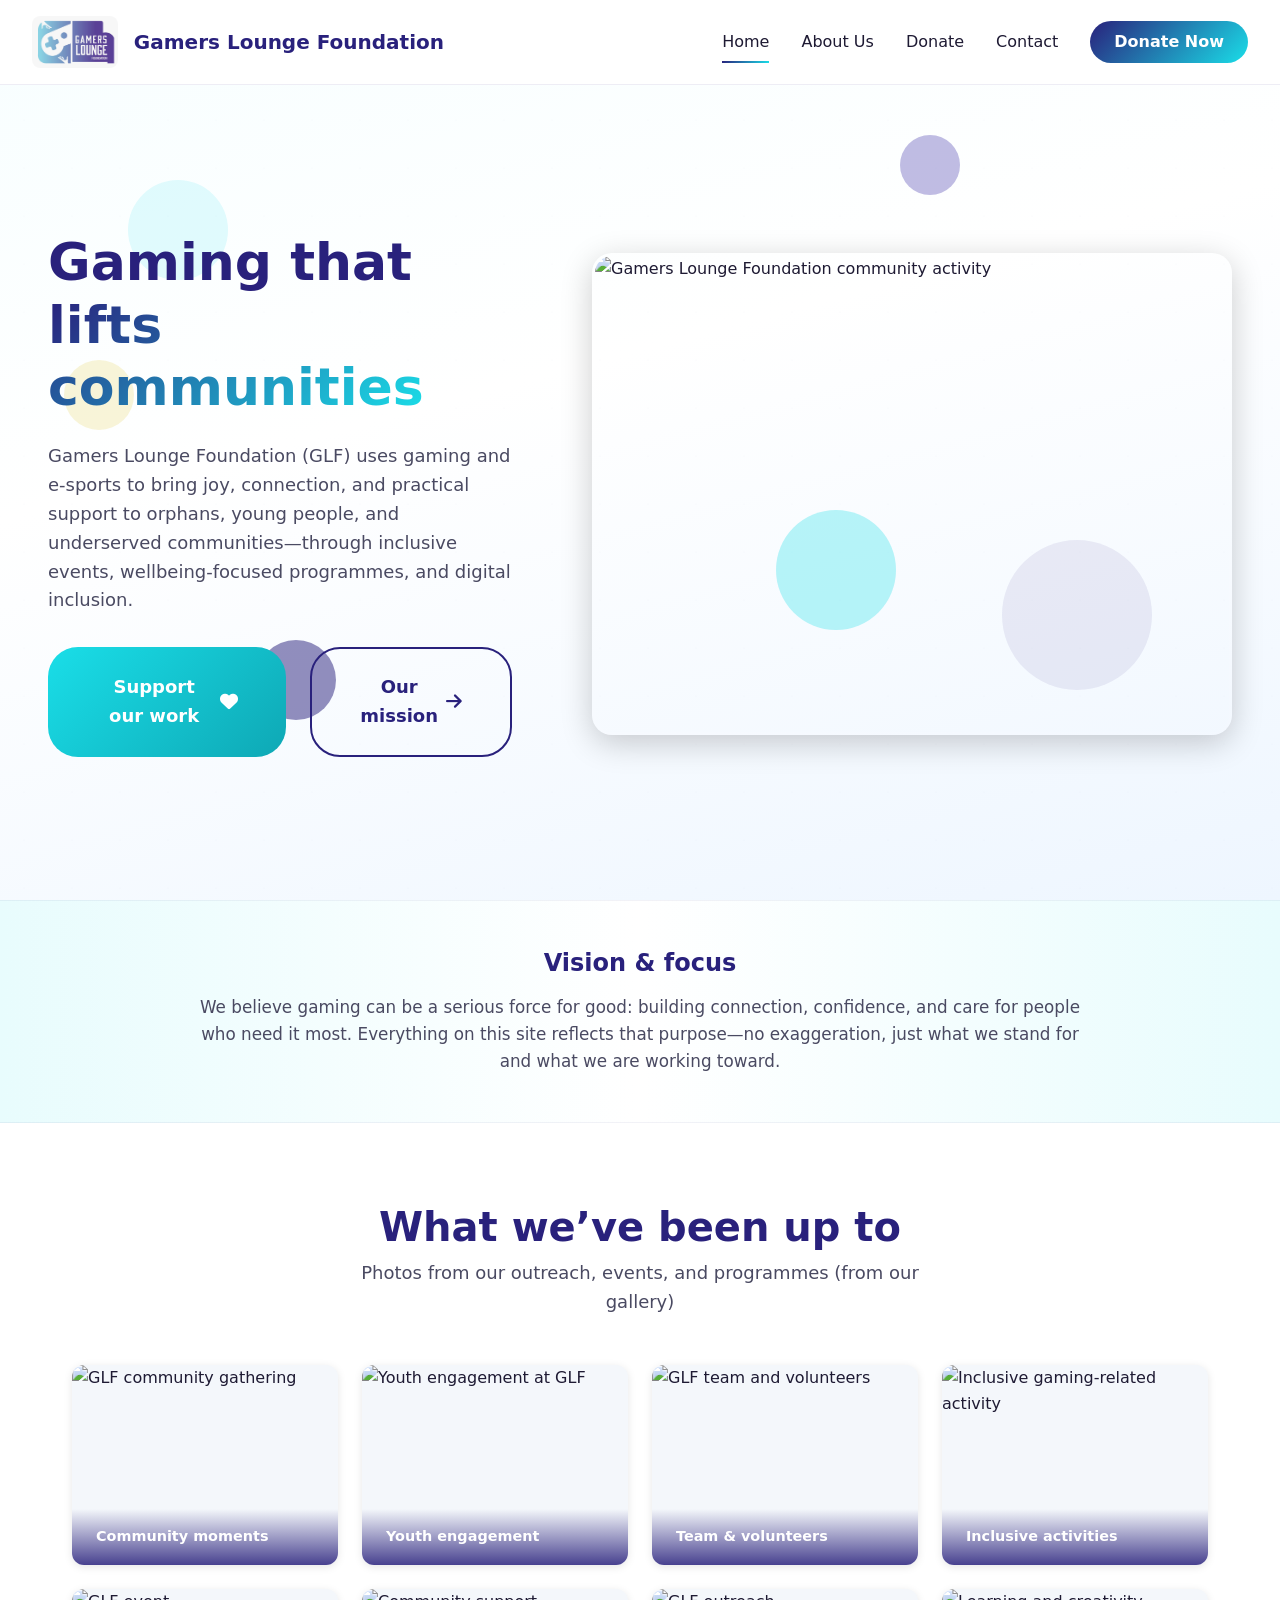
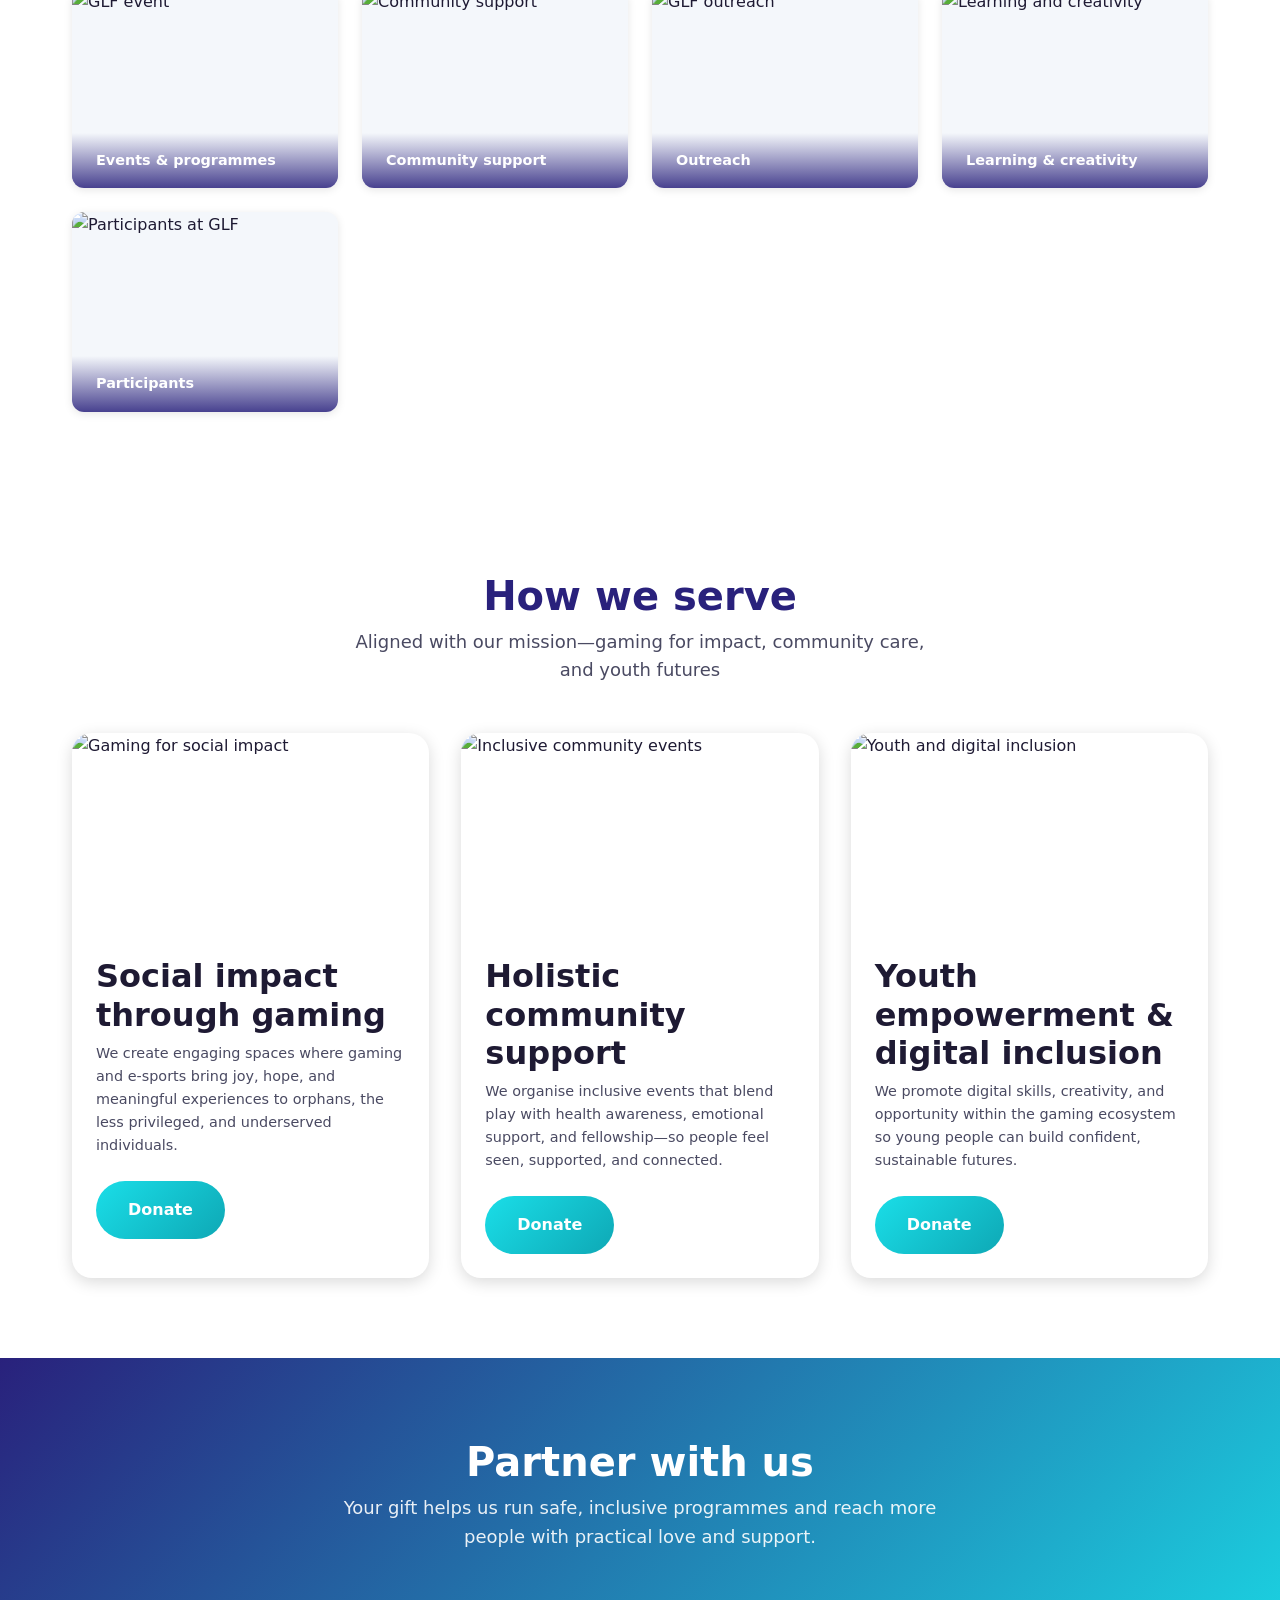
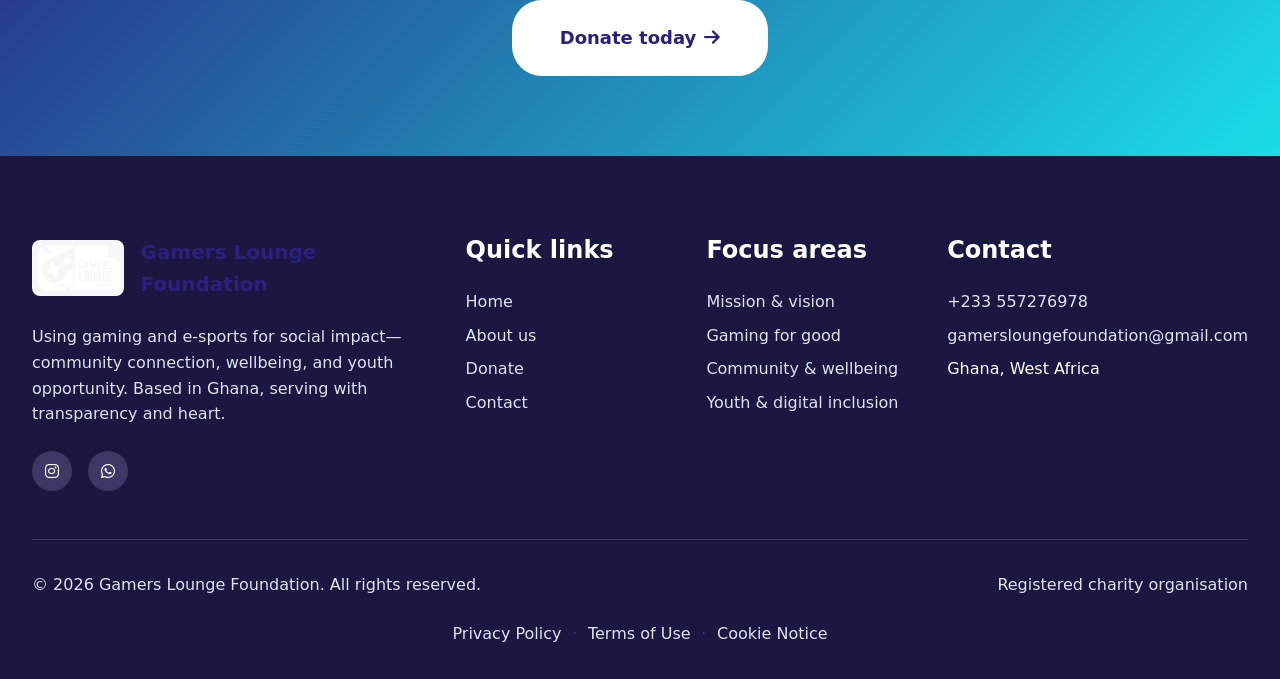
==== index.html @ bb37d709 "new concept" ====
<!DOCTYPE html>
<html lang="en">
<head>
    <meta charset="UTF-8">
    <meta name="viewport" content="width=device-width, initial-scale=1.0">
    <meta name="description" content="Gamers Lounge Foundation (GLF) is a charity that uses gaming and e-sports for social impact—community events, wellbeing support, and youth empowerment in Ghana and beyond.">
    <meta name="keywords" content="Gamers Lounge Foundation, GLF, gaming charity, e-sports, Ghana charity, youth empowerment, community gaming">
    <meta name="author" content="Gamers Lounge Foundation">
    <meta name="robots" content="index, follow">

    <meta property="og:title" content="Gamers Lounge Foundation | Gaming for Good">
    <meta property="og:description" content="We use gaming and e-sports to support underserved communities through inclusive events, wellbeing, and youth opportunity.">
    <meta property="og:type" content="website">
    <meta property="og:url" content="https://gamersloungefoundation.org">

    <title>Gamers Lounge Foundation | Gaming for Social Impact</title>

    <link rel="icon" type="image/jpeg" href="logo/main_logo.jpeg">

    <link rel="stylesheet" href="https://cdnjs.cloudflare.com/ajax/libs/font-awesome/6.4.0/css/all.min.css">
    <link rel="stylesheet" href="css/styles.css">

    <script type="application/ld+json">
    {
        "@context": "https://schema.org",
        "@type": "NGO",
        "name": "Gamers Lounge Foundation",
        "alternateName": "GLF",
        "url": "https://gamersloungefoundation.org",
        "logo": "https://gamersloungefoundation.org/logo/main_logo.jpeg",
        "description": "Charitable organization using gaming and e-sports for social impact, inclusive community events, and youth empowerment.",
        "areaServed": "Ghana",
        "sameAs": [
            "https://www.instagram.com/gamersloungefoundation/"
        ]
    }
    </script>
</head>
<body>
    <nav class="navbar" id="navbar">
        <div class="navbar-container">
            <a href="index.html" class="navbar-logo">
                <img src="logo/main_logo.jpeg" alt="Gamers Lounge Foundation logo" width="160" height="52">
                <span>Gamers Lounge Foundation</span>
            </a>

            <div class="navbar-menu" id="navbarMenu">
                <a href="index.html" class="active">Home</a>
                <a href="about.html">About Us</a>
                <a href="donate.html">Donate</a>
                <a href="contact.html">Contact</a>
                <a href="donate.html" class="navbar-cta">Donate Now</a>
            </div>

            <div class="navbar-toggle" id="navbarToggle" aria-label="Open menu">
                <span></span>
                <span></span>
                <span></span>
            </div>
        </div>
    </nav>

    <section class="hero">
        <div class="hero-shapes" aria-hidden="true">
            <div class="shape shape-1"></div>
            <div class="shape shape-2"></div>
            <div class="shape shape-3"></div>
            <div class="shape shape-4"></div>
            <div class="shape shape-5"></div>
            <div class="shape shape-6"></div>
        </div>

        <div class="hero-content">
            <div class="hero-text">
                <h1>Gaming that <span>lifts communities</span></h1>
                <p>Gamers Lounge Foundation (GLF) uses gaming and e-sports to bring joy, connection, and practical support to orphans, young people, and underserved communities—through inclusive events, wellbeing-focused programmes, and digital inclusion.</p>
                <div class="hero-buttons">
                    <a href="donate.html" class="btn btn-primary btn-lg">Support our work <i class="fas fa-heart" aria-hidden="true"></i></a>
                    <a href="about.html" class="btn btn-secondary btn-lg">Our mission <i class="fas fa-arrow-right" aria-hidden="true"></i></a>
                </div>
            </div>

            <div class="hero-image">
                <img id="heroImage" src="Asset/IMG_7116.jpg" alt="Gamers Lounge Foundation community activity" loading="eager" width="640" height="480">
            </div>
        </div>
    </section>

    <section class="mission-snapshot" aria-labelledby="mission-snapshot-title">
        <div class="mission-snapshot-inner">
            <h2 id="mission-snapshot-title">Vision &amp; focus</h2>
            <p>We believe gaming can be a serious force for good: building connection, confidence, and care for people who need it most. Everything on this site reflects that purpose—no exaggeration, just what we stand for and what we are working toward.</p>
        </div>
    </section>

    <section class="work-showcase" aria-labelledby="work-showcase-heading">
        <div class="section-header">
            <h2 id="work-showcase-heading">What we’ve been up to</h2>
            <p>Photos from our outreach, events, and programmes (from our gallery)</p>
        </div>

        <div class="work-showcase-grid">
            <div class="work-showcase-item">
                <img src="Asset/IMG_7136.jpg" alt="GLF community gathering" loading="lazy" width="400" height="300">
                <span class="work-showcase-caption">Community moments</span>
            </div>
            <div class="work-showcase-item">
                <img src="Asset/IMG_7145.jpg" alt="Youth engagement at GLF" loading="lazy" width="400" height="300">
                <span class="work-showcase-caption">Youth engagement</span>
            </div>
            <div class="work-showcase-item">
                <img src="Asset/IMG_7162.jpg" alt="GLF team and volunteers" loading="lazy" width="400" height="300">
                <span class="work-showcase-caption">Team &amp; volunteers</span>
            </div>
            <div class="work-showcase-item">
                <img src="Asset/IMG_7176.jpg" alt="Inclusive gaming-related activity" loading="lazy" width="400" height="300">
                <span class="work-showcase-caption">Inclusive activities</span>
            </div>
            <div class="work-showcase-item">
                <img src="Asset/IMG_7186.jpg" alt="GLF event" loading="lazy" width="400" height="300">
                <span class="work-showcase-caption">Events &amp; programmes</span>
            </div>
            <div class="work-showcase-item">
                <img src="Asset/IMG_7195.jpg" alt="Community support" loading="lazy" width="400" height="300">
                <span class="work-showcase-caption">Community support</span>
            </div>
            <div class="work-showcase-item">
                <img src="Asset/IMG_7204.jpg" alt="GLF outreach" loading="lazy" width="400" height="300">
                <span class="work-showcase-caption">Outreach</span>
            </div>
            <div class="work-showcase-item">
                <img src="Asset/IMG_7214.jpg" alt="Learning and creativity" loading="lazy" width="400" height="300">
                <span class="work-showcase-caption">Learning &amp; creativity</span>
            </div>
            <div class="work-showcase-item">
                <img src="Asset/IMG_7222.jpg" alt="Participants at GLF" loading="lazy" width="400" height="300">
                <span class="work-showcase-caption">Participants</span>
            </div>
        </div>
    </section>

    <section class="campaigns-section">
        <div class="section-header">
            <h2>How we serve</h2>
            <p>Aligned with our mission—gaming for impact, community care, and youth futures</p>
        </div>

        <div class="campaigns-grid">
            <div class="campaign-card">
                <div class="campaign-image">
                    <img src="Asset/IMG_7232.jpg" alt="Gaming for social impact" loading="lazy" width="400" height="200">
                </div>
                <div class="campaign-content">
                    <h3>Social impact through gaming</h3>
                    <p>We create engaging spaces where gaming and e-sports bring joy, hope, and meaningful experiences to orphans, the less privileged, and underserved individuals.</p>
                    <a href="donate.html" class="btn btn-primary">Donate</a>
                </div>
            </div>

            <div class="campaign-card">
                <div class="campaign-image">
                    <img src="Asset/IMG_7247.jpg" alt="Inclusive community events" loading="lazy" width="400" height="200">
                </div>
                <div class="campaign-content">
                    <h3>Holistic community support</h3>
                    <p>We organise inclusive events that blend play with health awareness, emotional support, and fellowship—so people feel seen, supported, and connected.</p>
                    <a href="donate.html" class="btn btn-primary">Donate</a>
                </div>
            </div>

            <div class="campaign-card">
                <div class="campaign-image">
                    <img src="Asset/IMG_7260.jpg" alt="Youth and digital inclusion" loading="lazy" width="400" height="200">
                </div>
                <div class="campaign-content">
                    <h3>Youth empowerment &amp; digital inclusion</h3>
                    <p>We promote digital skills, creativity, and opportunity within the gaming ecosystem so young people can build confident, sustainable futures.</p>
                    <a href="donate.html" class="btn btn-primary">Donate</a>
                </div>
            </div>
        </div>
    </section>

    <section class="campaigns-section" style="background: var(--gradient-primary);">
        <div class="section-header" style="color: var(--white);">
            <h2 style="color: var(--white);">Partner with us</h2>
            <p style="color: rgba(255,255,255,0.9);">Your gift helps us run safe, inclusive programmes and reach more people with practical love and support.</p>
        </div>
        <div style="text-align: center;">
            <a href="donate.html" class="btn btn-lg" style="background: var(--white); color: var(--brand-deep);">Donate today <i class="fas fa-arrow-right" aria-hidden="true"></i></a>
        </div>
    </section>

    <footer class="footer">
        <div class="footer-container">
            <div class="footer-grid">
                <div class="footer-about">
                    <div class="navbar-logo">
                        <img src="logo/mainlogo_trans.jpeg" alt="Gamers Lounge Foundation logo" width="200" height="56">
                        <span>Gamers Lounge Foundation</span>
                    </div>
                    <p>Using gaming and e-sports for social impact—community connection, wellbeing, and youth opportunity. Based in Ghana, serving with transparency and heart.</p>
                    <div class="footer-social">
                        <a href="https://www.instagram.com/gamersloungefoundation/" target="_blank" rel="noopener noreferrer" aria-label="Instagram"><i class="fab fa-instagram"></i></a>
                        <a href="https://wa.me/447868157126" target="_blank" rel="noopener noreferrer" aria-label="WhatsApp"><i class="fab fa-whatsapp"></i></a>
                    </div>
                </div>

                <div class="footer-links">
                    <h4>Quick links</h4>
                    <ul>
                        <li><a href="index.html">Home</a></li>
                        <li><a href="about.html">About us</a></li>
                        <li><a href="donate.html">Donate</a></li>
                        <li><a href="contact.html">Contact</a></li>
                    </ul>
                </div>

                <div class="footer-links">
                    <h4>Focus areas</h4>
                    <ul>
                        <li><a href="about.html">Mission &amp; vision</a></li>
                        <li><a href="about.html">Gaming for good</a></li>
                        <li><a href="about.html">Community &amp; wellbeing</a></li>
                        <li><a href="about.html">Youth &amp; digital inclusion</a></li>
                    </ul>
                </div>

                <div class="footer-links">
                    <h4>Contact</h4>
                    <ul>
                        <li><a href="tel:+233557276978">+233 557276978</a></li>
                        <li><a href="mailto:gamersloungefoundation@gmail.com">gamersloungefoundation@gmail.com</a></li>
                        <li>Ghana, West Africa</li>
                    </ul>
                </div>
            </div>

            <div class="footer-bottom">
                <p>&copy; 2026 Gamers Lounge Foundation. All rights reserved.</p>
                <p>Registered charity organisation</p>
                <p class="footer-legal">
                    <a href="privacy.html">Privacy Policy</a>
                    <span class="footer-legal-sep" aria-hidden="true">·</span>
                    <a href="terms.html">Terms of Use</a>
                    <span class="footer-legal-sep" aria-hidden="true">·</span>
                    <a href="cookies.html">Cookie Notice</a>
                </p>
            </div>
        </div>
    </footer>

    <script src="js/script.js"></script>
</body>
</html>
---- css/styles.css ----
/* =============================================
   GAMERS LOUNGE FOUNDATION (GLF) - Global Styles
   Brand theme: deep indigo + cyan (New Concept)
   ============================================= */

/* CSS Variables - GLF Color Palette */
:root {
    /* Brand (from New Concept themes: #29217c, #1adee8) */
    --brand-deep: #29217c;
    --brand-accent: #1adee8;
    --brand-accent-soft: #e8fcfd;
    --brand-indigo-mid: #3d348f;

    /* Mapped primaries — use brand consistently */
    --primary-green: #12c9d4;
    --primary-purple: #29217c;
    --primary-orange: #29217c;
    --primary-blue: #1adee8;
    --primary-pink: #4a3fb0;

    /* Secondary Colors */
    --secondary-dark: #1a1740;
    --secondary-light: #2d2670;
    --secondary-gray: #3d3866;

    /* Accent Colors */
    --accent-yellow: #f0e6a8;
    --accent-red: #e53935;
    --accent-cyan: #1adee8;

    /* Neutral Colors */
    --white: #FFFFFF;
    --off-white: #f4f7fb;
    --light-gray: #dce3ed;
    --dark-gray: #424242;
    --black: #000000;

    /* Text Colors */
    --text-primary: #1e1a33;
    --text-secondary: #4a4a62;
    --text-light: #FFFFFF;

    /* Gradient Colors */
    --gradient-primary: linear-gradient(135deg, #29217c 0%, #1adee8 100%);
    --gradient-hero: linear-gradient(145deg, #29217c 0%, #1f1a50 45%, #163d5c 100%);
    --gradient-warm: linear-gradient(135deg, #29217c 0%, #3d348f 50%, #157a8a 100%);
    --gradient-cta: linear-gradient(135deg, #1adee8 0%, #0ea8b5 100%);
    
    /* Shadows */
    --shadow-sm: 0 2px 8px rgba(0, 0, 0, 0.1);
    --shadow-md: 0 4px 16px rgba(0, 0, 0, 0.15);
    --shadow-lg: 0 8px 32px rgba(0, 0, 0, 0.2);
    --shadow-glow: 0 0 28px rgba(26, 222, 232, 0.35);
    
    /* Spacing */
    --spacing-xs: 0.5rem;
    --spacing-sm: 1rem;
    --spacing-md: 1.5rem;
    --spacing-lg: 2rem;
    --spacing-xl: 3rem;
    --spacing-xxl: 5rem;
    
    /* Border Radius */
    --radius-sm: 8px;
    --radius-md: 12px;
    --radius-lg: 20px;
    --radius-xl: 30px;
    --radius-full: 50%;
    
    /* Transitions */
    --transition-fast: 0.2s ease;
    --transition-normal: 0.3s ease;
    --transition-slow: 0.5s ease;
    
    /* Z-index layers */
    --z-dropdown: 100;
    --z-sticky: 200;
    --z-modal: 300;
    --z-tooltip: 400;
}

/* =============================================
   GLOBAL RESET & BASE STYLES
   ============================================= */
*, *::before, *::after {
    margin: 0;
    padding: 0;
    box-sizing: border-box;
}

html {
    scroll-behavior: smooth;
    font-size: 16px;
}

body {
    font-family: 'Segoe UI', system-ui, -apple-system, Tahoma, Geneva, Verdana, sans-serif;
    line-height: 1.6;
    color: var(--text-primary);
    background-color: var(--white);
    overflow-x: hidden;
}

/* Typography */
h1, h2, h3, h4, h5, h6 {
    font-weight: 700;
    line-height: 1.2;
    margin-bottom: var(--spacing-sm);
}

h1 { font-size: 3.5rem; }
h2 { font-size: 2.5rem; }
h3 { font-size: 2rem; }
h4 { font-size: 1.5rem; }
h5 { font-size: 1.25rem; }
h6 { font-size: 1rem; }

p {
    margin-bottom: var(--spacing-sm);
    color: var(--text-secondary);
}

a {
    text-decoration: none;
    color: inherit;
    transition: var(--transition-normal);
}

a:hover {
    color: var(--brand-accent);
}

img {
    max-width: 100%;
    height: auto;
    display: block;
}

ul {
    list-style: none;
}

/* =============================================
   NAVIGATION STYLES
   ============================================= */
.navbar {
    position: fixed;
    top: 0;
    left: 0;
    right: 0;
    z-index: var(--z-sticky);
    background: rgba(255, 255, 255, 0.97);
    backdrop-filter: blur(12px);
    border-bottom: 1px solid rgba(41, 33, 124, 0.08);
    padding: var(--spacing-sm) 0;
    transition: var(--transition-normal);
}

.navbar.scrolled {
    background: rgba(255, 255, 255, 0.99);
    box-shadow: var(--shadow-md);
    padding: var(--spacing-xs) 0;
}

.navbar-container {
    max-width: 1400px;
    margin: 0 auto;
    padding: 0 var(--spacing-lg);
    display: flex;
    justify-content: space-between;
    align-items: center;
}

.navbar-logo {
    display: flex;
    align-items: center;
    gap: var(--spacing-sm);
}

.navbar-logo img {
    width: auto;
    height: 52px;
    max-width: 160px;
    object-fit: contain;
    border-radius: var(--radius-sm);
}

.navbar-logo span {
    font-size: 1.25rem;
    font-weight: 700;
    color: var(--brand-deep);
    background: none;
    -webkit-text-fill-color: var(--brand-deep);
}

.navbar-menu {
    display: flex;
    align-items: center;
    gap: var(--spacing-lg);
}

.navbar-menu a {
    color: var(--text-primary);
    font-weight: 500;
    position: relative;
    padding: var(--spacing-xs) 0;
}

.navbar-menu a::after {
    content: '';
    position: absolute;
    bottom: 0;
    left: 0;
    width: 0;
    height: 2px;
    background: var(--gradient-primary);
    transition: var(--transition-normal);
}

.navbar-menu a:hover::after,
.navbar-menu a.active::after {
    width: 100%;
}

.navbar-menu a:hover {
    color: var(--brand-deep);
}

.navbar-cta {
    background: var(--gradient-primary);
    color: var(--white) !important;
    padding: var(--spacing-xs) var(--spacing-md) !important;
    border-radius: var(--radius-xl);
    font-weight: 600 !important;
}

.navbar-cta::after {
    display: none !important;
}

.navbar-cta:hover {
    transform: translateY(-2px);
    box-shadow: var(--shadow-glow);
}

.navbar-toggle {
    display: none;
    flex-direction: column;
    gap: 5px;
    cursor: pointer;
    padding: 5px;
}

.navbar-toggle span {
    width: 25px;
    height: 3px;
    background: var(--brand-deep);
    border-radius: 3px;
    transition: var(--transition-normal);
}

/* =============================================
   BUTTON STYLES
   ============================================= */
.btn {
    display: inline-flex;
    align-items: center;
    justify-content: center;
    gap: var(--spacing-xs);
    padding: var(--spacing-sm) var(--spacing-lg);
    font-size: 1rem;
    font-weight: 600;
    border: none;
    border-radius: var(--radius-xl);
    cursor: pointer;
    transition: var(--transition-normal);
    text-align: center;
}

.btn-primary {
    background: var(--gradient-cta);
    color: var(--white);
}

.btn-primary:hover {
    transform: translateY(-3px);
    box-shadow: var(--shadow-glow);
    color: var(--white);
}

.btn-secondary {
    background: transparent;
    color: var(--brand-deep);
    border: 2px solid var(--brand-deep);
}

.btn-secondary:hover {
    background: var(--brand-deep);
    color: var(--white);
}

.hero.hero--dark .btn-secondary {
    color: var(--white);
    border-color: rgba(255, 255, 255, 0.9);
}

.hero.hero--dark .btn-secondary:hover {
    background: var(--white);
    color: var(--brand-deep);
}

.btn-outline {
    background: transparent;
    color: var(--brand-deep);
    border: 2px solid var(--brand-deep);
}

.btn-outline:hover {
    background: var(--brand-deep);
    color: var(--white);
}

.btn-lg {
    padding: var(--spacing-md) var(--spacing-xl);
    font-size: 1.125rem;
}

.btn-sm {
    padding: var(--spacing-xs) var(--spacing-md);
    font-size: 0.875rem;
}

/* =============================================
   HERO SECTION STYLES
   ============================================= */
.hero {
    min-height: 100vh;
    display: flex;
    align-items: center;
    background: linear-gradient(165deg, #f7feff 0%, #ffffff 42%, #eef6ff 100%);
    position: relative;
    overflow: hidden;
    padding-top: 88px;
}

.hero::before {
    content: '';
    position: absolute;
    top: 0;
    left: 0;
    right: 0;
    bottom: 0;
    background: url('data:image/svg+xml,<svg xmlns="http://www.w3.org/2000/svg" viewBox="0 0 100 100"><circle cx="50" cy="50" r="1" fill="rgba(41,33,124,0.06)"/></svg>');
    background-size: 48px 48px;
    opacity: 0.85;
}

.hero.hero--dark {
    background: var(--gradient-hero);
}

.hero.hero--dark::before {
    background: url('data:image/svg+xml,<svg xmlns="http://www.w3.org/2000/svg" viewBox="0 0 100 100"><circle cx="50" cy="50" r="1" fill="rgba(255,255,255,0.08)"/></svg>');
    opacity: 0.5;
}

.hero-content {
    max-width: 1400px;
    margin: 0 auto;
    padding: var(--spacing-xl);
    display: grid;
    grid-template-columns: 1fr 1fr;
    gap: var(--spacing-xxl);
    align-items: center;
    position: relative;
    z-index: 1;
}

.hero-text h1 {
    color: var(--brand-deep);
    font-size: clamp(2rem, 5vw, 3.25rem);
    margin-bottom: var(--spacing-md);
    animation: fadeInUp 1s ease forwards;
}

.hero-text h1 span {
    background: var(--gradient-primary);
    -webkit-background-clip: text;
    -webkit-text-fill-color: transparent;
    background-clip: text;
}

.hero-text p {
    color: var(--text-secondary);
    font-size: 1.125rem;
    max-width: 36rem;
    margin-bottom: var(--spacing-lg);
    animation: fadeInUp 1s ease 0.2s forwards;
    opacity: 0;
}

.hero.hero--dark .hero-text h1 {
    color: var(--white);
}

.hero.hero--dark .hero-text h1 span {
    -webkit-text-fill-color: transparent;
}

.hero.hero--dark .hero-text p {
    color: var(--light-gray);
}

.hero-buttons {
    display: flex;
    gap: var(--spacing-md);
    animation: fadeInUp 1s ease 0.4s forwards;
    opacity: 0;
}

.hero-image {
    position: relative;
    animation: fadeInRight 1s ease 0.6s forwards;
    opacity: 0;
}

.hero-image img {
    border-radius: var(--radius-lg);
    box-shadow: var(--shadow-lg);
    border: 3px solid rgba(255, 255, 255, 0.1);
    transition: opacity 0.55s ease;
}

/* Floating colorful bubbles */
.hero-shapes {
    position: absolute;
    top: 0;
    left: 0;
    right: 0;
    bottom: 0;
    pointer-events: none;
    overflow: hidden;
}

.shape {
    position: absolute;
    border-radius: var(--radius-full);
    animation: float 6s ease-in-out infinite;
}

/* Bubble 1 */
.shape-1 {
    width: 100px;
    height: 100px;
    background: var(--brand-accent);
    top: 20%;
    left: 10%;
    opacity: 0.12;
    animation-delay: 0s;
    animation-duration: 8s;
}

/* Bubble 2 */
.shape-2 {
    width: 150px;
    height: 150px;
    background: var(--brand-deep);
    top: 60%;
    right: 10%;
    opacity: 0.08;
    animation-delay: 1s;
    animation-duration: 10s;
}

/* Bubble 3 - Orange */
.shape-3 {
    width: 80px;
    height: 80px;
    background: var(--primary-orange);
    bottom: 20%;
    left: 20%;
    opacity: 0.5;
    animation-delay: 2s;
    animation-duration: 7s;
}

/* Bubble 4 - Pink */
.shape-4 {
    width: 60px;
    height: 60px;
    background: var(--primary-pink);
    top: 15%;
    right: 25%;
    opacity: 0.35;
    animation-delay: 0.5s;
    animation-duration: 9s;
}

/* Bubble 5 - Blue */
.shape-5 {
    width: 120px;
    height: 120px;
    background: var(--primary-blue);
    bottom: 30%;
    right: 30%;
    opacity: 0.3;
    animation-delay: 1.5s;
    animation-duration: 11s;
}

/* Bubble 6 - Yellow */
.shape-6 {
    width: 70px;
    height: 70px;
    background: var(--accent-yellow);
    top: 40%;
    left: 5%;
    opacity: 0.45;
    animation-delay: 3s;
    animation-duration: 8s;
}

/* Bubble 7 - Cyan */
.shape-7 {
    width: 90px;
    height: 90px;
    background: var(--accent-cyan);
    top: 70%;
    left: 35%;
    opacity: 0.35;
    animation-delay: 2.5s;
    animation-duration: 12s;
}

/* Bubble 8 - Red */
.shape-8 {
    width: 55px;
    height: 55px;
    background: var(--accent-red);
    top: 25%;
    left: 40%;
    opacity: 0.4;
    animation-delay: 4s;
    animation-duration: 9s;
}

/* Bubble 9 - Gradient mix */
.shape-9 {
    width: 110px;
    height: 110px;
    background: var(--gradient-primary);
    bottom: 15%;
    right: 5%;
    opacity: 0.35;
    animation-delay: 1.8s;
    animation-duration: 10s;
}

/* Bubble 10 - Purple variant */
.shape-10 {
    width: 65px;
    height: 65px;
    background: linear-gradient(135deg, #7C4DFF 0%, #FF4081 100%);
    top: 50%;
    left: 25%;
    opacity: 0.38;
    animation-delay: 2.8s;
    animation-duration: 7s;
}

/* Bubble 11 - Orange variant */
.shape-11 {
    width: 85px;
    height: 85px;
    background: linear-gradient(135deg, #FF6D00 0%, #FFD600 100%);
    bottom: 40%;
    left: 15%;
    opacity: 0.42;
    animation-delay: 3.5s;
    animation-duration: 11s;
}

/* Bubble 12 - Small accent */
.shape-12 {
    width: 40px;
    height: 40px;
    background: var(--primary-pink);
    top: 10%;
    left: 30%;
    opacity: 0.5;
    animation-delay: 0.8s;
    animation-duration: 6s;
}

/* =============================================
   MISSION SNAPSHOT (home)
   ============================================= */
.mission-snapshot {
    padding: var(--spacing-xl) var(--spacing-lg);
    background: linear-gradient(90deg, var(--brand-accent-soft) 0%, var(--white) 50%, var(--brand-accent-soft) 100%);
    border-top: 1px solid rgba(41, 33, 124, 0.06);
    border-bottom: 1px solid rgba(41, 33, 124, 0.06);
}

.mission-snapshot-inner {
    max-width: 900px;
    margin: 0 auto;
    text-align: center;
}

.mission-snapshot-inner h2 {
    font-size: 1.5rem;
    color: var(--brand-deep);
    margin-bottom: var(--spacing-sm);
}

.mission-snapshot-inner p {
    font-size: 1.05rem;
    color: var(--text-secondary);
    margin-bottom: 0;
}

/* =============================================
   WORK SHOWCASE — photo grid (home)
   ============================================= */
.work-showcase {
    padding: var(--spacing-xxl) 0;
    background: var(--white);
}

.work-showcase-grid {
    display: grid;
    grid-template-columns: repeat(auto-fill, minmax(260px, 1fr));
    gap: var(--spacing-md);
    max-width: 1200px;
    margin: 0 auto;
    padding: 0 var(--spacing-lg);
}

.work-showcase-item {
    position: relative;
    border-radius: var(--radius-md);
    overflow: hidden;
    aspect-ratio: 4/3;
    box-shadow: var(--shadow-sm);
    background: var(--off-white);
}

.work-showcase-item img {
    width: 100%;
    height: 100%;
    object-fit: cover;
    transition: transform var(--transition-slow);
}

.work-showcase-item:hover img {
    transform: scale(1.04);
}

.work-showcase-caption {
    position: absolute;
    left: 0;
    right: 0;
    bottom: 0;
    padding: var(--spacing-sm) var(--spacing-md);
    background: linear-gradient(to top, rgba(41, 33, 124, 0.85), transparent);
    color: var(--white);
    font-size: 0.9rem;
    font-weight: 600;
}

/* =============================================
   SLIDESHOW SECTION
   ============================================= */
.slideshow-section {
    padding: var(--spacing-xxl) 0;
    background: var(--off-white);
    overflow: hidden;
}

.section-header {
    text-align: center;
    margin-bottom: var(--spacing-xl);
}

.section-header h2 {
    color: var(--brand-deep);
    margin-bottom: var(--spacing-xs);
}

.section-header p {
    color: var(--text-secondary);
    font-size: 1.125rem;
    max-width: 600px;
    margin: 0 auto;
}

.slideshow-container {
    position: relative;
    max-width: 1200px;
    margin: 0 auto;
    overflow: hidden;
    border-radius: var(--radius-lg);
    box-shadow: var(--shadow-lg);
}

.slideshow-track {
    display: flex;
    transition: transform 0.5s ease;
}

.slide {
    min-width: 100%;
    height: 500px;
    position: relative;
}

.slide img {
    width: 100%;
    height: 100%;
    object-fit: cover;
}

.slide-overlay {
    position: absolute;
    bottom: 0;
    left: 0;
    right: 0;
    background: linear-gradient(to top, rgba(0,0,0,0.8), transparent);
    padding: var(--spacing-xl);
    color: var(--white);
}

.slide-overlay h3 {
    margin-bottom: var(--spacing-xs);
}

.slideshow-nav {
    display: flex;
    justify-content: center;
    gap: var(--spacing-sm);
    margin-top: var(--spacing-md);
}

.slide-dot {
    width: 12px;
    height: 12px;
    border-radius: var(--radius-full);
    background: var(--light-gray);
    cursor: pointer;
    transition: var(--transition-normal);
    border: none;
    padding: 0;
    -webkit-appearance: none;
    appearance: none;
    display: inline-block;
    vertical-align: middle;
}

.slide-dot.active {
    background: var(--brand-accent);
    width: 30px;
    border-radius: var(--radius-xl);
}

/* =============================================
   FEATURED CAMPAIGNS SECTION
   ============================================= */
.campaigns-section {
    padding: var(--spacing-xxl) 0;
    background: var(--white);
}

.campaigns-grid {
    display: grid;
    grid-template-columns: repeat(auto-fit, minmax(350px, 1fr));
    gap: var(--spacing-lg);
    max-width: 1200px;
    margin: 0 auto;
    padding: 0 var(--spacing-lg);
}

.campaign-card {
    background: var(--white);
    border-radius: var(--radius-lg);
    overflow: hidden;
    box-shadow: var(--shadow-md);
    transition: var(--transition-normal);
}

.campaign-card:hover {
    transform: translateY(-10px);
    box-shadow: var(--shadow-lg);
}

.campaign-image {
    height: 200px;
    overflow: hidden;
    position: relative;
}

.campaign-image img {
    width: 100%;
    height: 100%;
    object-fit: cover;
    transition: var(--transition-slow);
}

.campaign-card:hover .campaign-image img {
    transform: scale(1.1);
}

.campaign-badge {
    position: absolute;
    top: var(--spacing-sm);
    right: var(--spacing-sm);
    background: var(--accent-red);
    color: var(--white);
    padding: var(--spacing-xs) var(--spacing-sm);
    border-radius: var(--radius-sm);
    font-size: 0.75rem;
    font-weight: 600;
    text-transform: uppercase;
}

.campaign-content {
    padding: var(--spacing-md);
}

.campaign-content h3 {
    color: var(--text-primary);
    margin-bottom: var(--spacing-xs);
}

.campaign-content p {
    color: var(--text-secondary);
    font-size: 0.9rem;
    margin-bottom: var(--spacing-md);
}

.campaign-progress {
    margin-bottom: var(--spacing-md);
}

.progress-bar {
    height: 8px;
    background: var(--light-gray);
    border-radius: var(--radius-xl);
    overflow: hidden;
    margin-bottom: var(--spacing-xs);
}

.progress-fill {
    height: 100%;
    background: var(--gradient-cta);
    border-radius: var(--radius-xl);
    transition: width 1s ease;
}

.progress-text {
    display: flex;
    justify-content: space-between;
    font-size: 0.875rem;
    color: var(--text-secondary);
}

.progress-text span:first-child {
    color: var(--primary-green);
    font-weight: 600;
}

/* =============================================
   STATISTICS SECTION
   ============================================= */
.stats-section {
    padding: var(--spacing-xxl) 0;
    background: var(--gradient-hero);
    position: relative;
    overflow: hidden;
}

.stats-grid {
    display: grid;
    grid-template-columns: repeat(4, 1fr);
    gap: var(--spacing-lg);
    max-width: 1200px;
    margin: 0 auto;
    padding: 0 var(--spacing-lg);
}

.stat-item {
    text-align: center;
    color: var(--white);
    position: relative;
    z-index: 1;
}

.stat-icon {
    width: 80px;
    height: 80px;
    background: rgba(255, 255, 255, 0.1);
    border-radius: var(--radius-full);
    display: flex;
    align-items: center;
    justify-content: center;
    margin: 0 auto var(--spacing-md);
    font-size: 2rem;
}

.stat-number {
    font-size: 3rem;
    font-weight: 700;
    background: var(--gradient-primary);
    -webkit-background-clip: text;
    -webkit-text-fill-color: transparent;
    background-clip: text;
    margin-bottom: var(--spacing-xs);
}

.stat-label {
    font-size: 1.125rem;
    color: var(--light-gray);
}

/* =============================================
    RANDOM GALLERY SECTION WITH SLIDESHOW
    ============================================= */
.gallery-section {
    padding: var(--spacing-xxl) 0;
    background: var(--white);
}

.gallery-main {
    max-width: 1000px;
    margin: 0 auto;
    padding: 0 var(--spacing-lg);
    position: relative;
}

.gallery-slideshow {
    position: relative;
    width: 100%;
    aspect-ratio: 16/9;
    overflow: hidden;
    border-radius: var(--radius-lg);
    box-shadow: var(--shadow-lg);
    cursor: pointer;
}

.gallery-slideshow img {
    width: 100%;
    height: 100%;
    object-fit: cover;
    transition: opacity 0.5s ease;
}

.gallery-controls {
    display: flex;
    align-items: center;
    justify-content: center;
    gap: var(--spacing-lg);
    margin-top: var(--spacing-md);
}

.gallery-btn {
    background: var(--gradient-primary);
    color: var(--white);
    border: none;
    width: 50px;
    height: 50px;
    border-radius: var(--radius-full);
    cursor: pointer;
    font-size: 1.25rem;
    transition: var(--transition-normal);
    display: flex;
    align-items: center;
    justify-content: center;
}

.gallery-btn:hover {
    transform: scale(1.1);
    box-shadow: var(--shadow-glow);
}

.gallery-counter {
    font-size: 1.25rem;
    font-weight: 600;
    color: var(--text-primary);
}

.gallery-title {
    text-align: center;
    margin-top: var(--spacing-sm);
    font-size: 1.1rem;
    color: var(--text-secondary);
    font-weight: 500;
}

/* Thumbnail strip */
.gallery-thumbs-container {
    max-width: 1200px;
    margin: var(--spacing-lg) auto 0;
    padding: 0 var(--spacing-lg);
    overflow-x: auto;
}

.gallery-thumbs {
    display: flex;
    gap: var(--spacing-sm);
    padding-bottom: var(--spacing-sm);
}

.gallery-thumb {
    flex-shrink: 0;
    width: 72px;
    height: 72px;
    border-radius: 50%;
    overflow: hidden;
    cursor: pointer;
    opacity: 0.65;
    transition: var(--transition-normal), box-shadow var(--transition-normal);
    border: 3px solid transparent;
    box-shadow: var(--shadow-sm);
}

.gallery-thumb:hover {
    opacity: 0.95;
    box-shadow: var(--shadow-md);
}

.gallery-thumb.active {
    opacity: 1;
    border-color: var(--primary-green);
    box-shadow: 0 0 0 2px rgba(0, 200, 83, 0.35), var(--shadow-md);
}

.gallery-thumb img {
    width: 100%;
    height: 100%;
    object-fit: cover;
    border-radius: 50%;
    display: block;
}

/* Lightbox */
.lightbox {
    display: none;
    position: fixed;
    z-index: 9999;
    left: 0;
    top: 0;
    width: 100%;
    height: 100%;
    background-color: rgba(0, 0, 0, 0.95);
    animation: fadeIn 0.3s ease;
}

.lightbox-content {
    margin: auto;
    display: block;
    max-width: 90%;
    max-height: 85vh;
    position: absolute;
    top: 50%;
    left: 50%;
    transform: translate(-50%, -50%);
    border-radius: var(--radius-md);
    box-shadow: 0 0 50px rgba(0, 200, 83, 0.3);
}

.lightbox-caption {
    position: absolute;
    bottom: 30px;
    left: 50%;
    transform: translateX(-50%);
    color: var(--white);
    font-size: 1.25rem;
    text-align: center;
    background: rgba(0, 0, 0, 0.7);
    padding: var(--spacing-sm) var(--spacing-lg);
    border-radius: var(--radius-xl);
}

.lightbox-close {
    position: absolute;
    top: 20px;
    right: 40px;
    color: var(--white);
    font-size: 50px;
    font-weight: bold;
    cursor: pointer;
    transition: var(--transition-normal);
    z-index: 10000;
    -webkit-appearance: none;
    appearance: none;
    border: none;
    background: transparent;
    line-height: 1;
    padding: 0.25rem 0.5rem;
}

.lightbox-close:hover {
    color: var(--primary-green);
    transform: scale(1.1);
}

.lightbox-prev,
.lightbox-next {
    cursor: pointer;
    position: absolute;
    top: 50%;
    width: auto;
    padding: 16px;
    margin-top: -50px;
    color: var(--white);
    font-weight: bold;
    font-size: 30px;
    transition: 0.3s;
    border-radius: 0 3px 3px 0;
    user-select: none;
    background: rgba(0, 0, 0, 0.3);
    -webkit-appearance: none;
    appearance: none;
    border: none;
    font-family: inherit;
}

.lightbox-next {
    right: 0;
    border-radius: 3px 0 0 3px;
}

.lightbox-prev {
    left: 0;
    border-radius: 3px 0 0 3px;
}

.lightbox-prev:hover,
.lightbox-next:hover {
    background: var(--primary-green);
}

@keyframes fadeIn {
    from { opacity: 0; }
    to { opacity: 1; }
}

/* =============================================
    TESTIMONIALS SECTION
    ============================================= */
.testimonials-section {
    padding: var(--spacing-xxl) 0;
    background: var(--off-white);
}

.testimonials-grid {
    display: grid;
    grid-template-columns: repeat(auto-fit, minmax(300px, 1fr));
    gap: var(--spacing-lg);
    max-width: 1200px;
    margin: 0 auto;
    padding: 0 var(--spacing-lg);
}

.testimonial-card {
    background: var(--white);
    padding: var(--spacing-lg);
    border-radius: var(--radius-lg);
    box-shadow: var(--shadow-md);
    position: relative;
}

.testimonial-card::before {
    content: '"';
    position: absolute;
    top: var(--spacing-md);
    left: var(--spacing-md);
    font-size: 4rem;
    color: var(--primary-green);
    opacity: 0.3;
    font-family: Georgia, serif;
}

.testimonial-text {
    font-size: 1rem;
    color: var(--text-secondary);
    margin-bottom: var(--spacing-md);
    position: relative;
    z-index: 1;
}

.testimonial-author {
    display: flex;
    align-items: center;
    gap: var(--spacing-sm);
}

.testimonial-author img {
    width: 50px;
    height: 50px;
    border-radius: var(--radius-full);
    object-fit: cover;
}

.testimonial-author-info h4 {
    font-size: 1rem;
    color: var(--text-primary);
    margin-bottom: 0;
}

.testimonial-author-info span {
    font-size: 0.875rem;
    color: var(--text-secondary);
}

/* =============================================
   ABOUT PAGE STYLES
   ============================================= */
.page-hero {
    min-height: 50vh;
    display: flex;
    align-items: center;
    background: var(--gradient-hero);
    position: relative;
    padding-top: 80px;
}

.page-hero-content {
    max-width: 1400px;
    margin: 0 auto;
    padding: var(--spacing-xl);
    text-align: center;
    color: var(--white);
}

.page-hero h1 {
    font-size: 3rem;
    margin-bottom: var(--spacing-md);
}

.page-hero p {
    font-size: 1.25rem;
    color: var(--light-gray);
    max-width: 600px;
    margin: 0 auto;
}

.about-section {
    padding: var(--spacing-xxl) 0;
}

.about-container {
    max-width: 1200px;
    margin: 0 auto;
    padding: 0 var(--spacing-lg);
}

.about-grid {
    display: grid;
    grid-template-columns: 1fr 1fr;
    gap: var(--spacing-xxl);
    align-items: center;
}

.about-image img {
    border-radius: var(--radius-lg);
    box-shadow: var(--shadow-lg);
}

.about-content h2 {
    color: var(--text-primary);
    margin-bottom: var(--spacing-md);
}

.about-content p {
    font-size: 1.1rem;
    margin-bottom: var(--spacing-md);
}

/* Mission, Vision, Values Cards */
.mvv-section {
    padding: var(--spacing-xxl) 0;
    background: var(--off-white);
}

.mvv-grid {
    display: grid;
    grid-template-columns: repeat(3, 1fr);
    gap: var(--spacing-lg);
    max-width: 1200px;
    margin: 0 auto;
    padding: 0 var(--spacing-lg);
}

.mvv-card {
    background: var(--white);
    padding: var(--spacing-xl);
    border-radius: var(--radius-lg);
    text-align: center;
    box-shadow: var(--shadow-md);
    transition: var(--transition-normal);
}

.mvv-card:hover {
    transform: translateY(-10px);
    box-shadow: var(--shadow-lg);
}

.mvv-icon {
    width: 80px;
    height: 80px;
    background: var(--gradient-primary);
    border-radius: var(--radius-full);
    display: flex;
    align-items: center;
    justify-content: center;
    margin: 0 auto var(--spacing-md);
    font-size: 2rem;
    color: var(--white);
}

.mvv-card h3 {
    color: var(--text-primary);
    margin-bottom: var(--spacing-sm);
}

.mvv-card p {
    color: var(--text-secondary);
}

/* Initiatives Section */
.initiatives-section {
    padding: var(--spacing-xxl) 0;
}

.initiatives-grid {
    display: grid;
    grid-template-columns: repeat(auto-fit, minmax(350px, 1fr));
    gap: var(--spacing-lg);
    max-width: 1200px;
    margin: 0 auto;
    padding: 0 var(--spacing-lg);
}

.initiative-card {
    background: var(--white);
    border-radius: var(--radius-lg);
    overflow: hidden;
    box-shadow: var(--shadow-md);
    transition: var(--transition-normal);
}

.initiative-card:hover {
    transform: translateY(-10px);
    box-shadow: var(--shadow-lg);
}

.initiative-image {
    height: 250px;
    overflow: hidden;
}

.initiative-image img {
    width: 100%;
    height: 100%;
    object-fit: cover;
    transition: var(--transition-slow);
}

.initiative-card:hover .initiative-image img {
    transform: scale(1.1);
}

.initiative-content {
    padding: var(--spacing-md);
}

.initiative-content h3 {
    color: var(--text-primary);
    margin-bottom: var(--spacing-xs);
}

.initiative-content p {
    color: var(--text-secondary);
    margin-bottom: var(--spacing-md);
}

.initiative-content .btn {
    width: 100%;
}

/* =============================================
   DONATE PAGE STYLES
   ============================================= */
.donate-hero {
    background: var(--gradient-warm);
    min-height: 40vh;
}

.donate-section {
    padding: var(--spacing-xxl) 0;
}

.donate-container {
    max-width: 1000px;
    margin: 0 auto;
    padding: 0 var(--spacing-lg);
}

.donate-options {
    display: grid;
    grid-template-columns: 1fr 1fr;
    gap: var(--spacing-lg);
    margin-bottom: var(--spacing-xl);
}

.donate-type-card {
    background: var(--white);
    padding: var(--spacing-xl);
    border-radius: var(--radius-lg);
    text-align: center;
    box-shadow: var(--shadow-md);
    cursor: pointer;
    transition: var(--transition-normal);
    border: 3px solid transparent;
}

.donate-type-card:hover,
.donate-type-card.active {
    border-color: var(--primary-green);
    transform: translateY(-5px);
}

.donate-type-card h3 {
    color: var(--text-primary);
    margin-bottom: var(--spacing-xs);
}

.donate-type-card p {
    color: var(--text-secondary);
    margin-bottom: 0;
}

.donate-amounts {
    display: grid;
    grid-template-columns: repeat(4, 1fr);
    gap: var(--spacing-sm);
    margin-bottom: var(--spacing-lg);
}

.amount-btn {
    padding: var(--spacing-md);
    background: var(--white);
    border: 2px solid var(--light-gray);
    border-radius: var(--radius-md);
    font-size: 1.25rem;
    font-weight: 600;
    color: var(--text-primary);
    cursor: pointer;
    transition: var(--transition-normal);
}

.amount-btn:hover,
.amount-btn.active {
    border-color: var(--primary-green);
    background: var(--primary-green);
    color: var(--white);
}

.custom-amount {
    grid-column: span 4;
    display: flex;
    gap: var(--spacing-sm);
    align-items: center;
}

.custom-amount input {
    flex: 1;
    padding: var(--spacing-md);
    border: 2px solid var(--light-gray);
    border-radius: var(--radius-md);
    font-size: 1rem;
}

.custom-amount input:focus {
    outline: none;
    border-color: var(--primary-green);
}

.donation-form {
    background: var(--white);
    padding: var(--spacing-xl);
    border-radius: var(--radius-lg);
    box-shadow: var(--shadow-md);
}

.form-group {
    margin-bottom: var(--spacing-md);
}

.form-group label {
    display: block;
    font-weight: 600;
    color: var(--text-primary);
    margin-bottom: var(--spacing-xs);
}

.form-group input,
.form-group select,
.form-group textarea {
    width: 100%;
    padding: var(--spacing-sm);
    border: 2px solid var(--light-gray);
    border-radius: var(--radius-md);
    font-size: 1rem;
    transition: var(--transition-normal);
}

.form-group input:focus,
.form-group select:focus,
.form-group textarea:focus {
    outline: none;
    border-color: var(--primary-green);
}

.form-row {
    display: grid;
    grid-template-columns: 1fr 1fr;
    gap: var(--spacing-md);
}

.security-badges {
    display: flex;
    justify-content: center;
    gap: var(--spacing-lg);
    margin-top: var(--spacing-lg);
    padding-top: var(--spacing-lg);
    border-top: 1px solid var(--light-gray);
}

.security-badge {
    display: flex;
    align-items: center;
    gap: var(--spacing-xs);
    color: var(--text-secondary);
    font-size: 0.875rem;
}

.security-badge span {
    color: var(--primary-green);
}

/* =============================================
   IMPACT PAGE STYLES
   ============================================= */
.impact-hero {
    background: var(--gradient-primary);
}

.impact-grid {
    display: grid;
    grid-template-columns: repeat(3, 1fr);
    gap: var(--spacing-lg);
    margin-bottom: var(--spacing-xl);
}

.impact-card {
    background: var(--white);
    padding: var(--spacing-xl);
    border-radius: var(--radius-lg);
    text-align: center;
    box-shadow: var(--shadow-md);
}

.impact-icon {
    width: 100px;
    height: 100px;
    background: var(--gradient-cta);
    border-radius: var(--radius-full);
    display: flex;
    align-items: center;
    justify-content: center;
    margin: 0 auto var(--spacing-md);
    font-size: 2.5rem;
    color: var(--white);
}

.impact-card h3 {
    color: var(--text-primary);
    margin-bottom: var(--spacing-xs);
}

.impact-card p {
    color: var(--text-secondary);
    margin-bottom: 0;
}

/* Reports Section */
.reports-section {
    padding: var(--spacing-xxl) 0;
    background: var(--off-white);
}

.reports-grid {
    display: grid;
    grid-template-columns: repeat(auto-fit, minmax(350px, 1fr));
    gap: var(--spacing-lg);
}

.report-card {
    background: var(--white);
    border-radius: var(--radius-lg);
    overflow: hidden;
    box-shadow: var(--shadow-md);
    transition: var(--transition-normal);
}

.report-card:hover {
    transform: translateY(-5px);
    box-shadow: var(--shadow-lg);
}

.report-image {
    height: 200px;
    overflow: hidden;
}

.report-image img {
    width: 100%;
    height: 100%;
    object-fit: cover;
}

.report-content {
    padding: var(--spacing-md);
}

.report-content h3 {
    color: var(--text-primary);
    margin-bottom: var(--spacing-xs);
}

.report-content p {
    color: var(--text-secondary);
    margin-bottom: var(--spacing-sm);
}

.report-link {
    color: var(--primary-green);
    font-weight: 600;
    display: inline-flex;
    align-items: center;
    gap: var(--spacing-xs);
}

/* =============================================
   CONTACT PAGE STYLES
   ============================================= */
.contact-hero {
    background: var(--gradient-hero);
}

.contact-section {
    padding: var(--spacing-xxl) 0;
}

.contact-container {
    max-width: 1200px;
    margin: 0 auto;
    padding: 0 var(--spacing-lg);
}

.contact-grid {
    display: grid;
    grid-template-columns: 1fr 2fr;
    gap: var(--spacing-xxl);
}

.contact-grid--solo {
    grid-template-columns: 1fr;
    max-width: 560px;
    margin-left: auto;
    margin-right: auto;
}

.contact-info {
    background: var(--white);
    padding: var(--spacing-xl);
    border-radius: var(--radius-lg);
    box-shadow: var(--shadow-md);
}

.contact-info h3 {
    color: var(--text-primary);
    margin-bottom: var(--spacing-lg);
}

.contact-item {
    display: flex;
    align-items: flex-start;
    gap: var(--spacing-md);
    margin-bottom: var(--spacing-lg);
}

.contact-item:last-child {
    margin-bottom: 0;
}

.contact-icon {
    width: 50px;
    height: 50px;
    background: var(--gradient-primary);
    border-radius: var(--radius-full);
    display: flex;
    align-items: center;
    justify-content: center;
    color: var(--white);
    font-size: 1.25rem;
    flex-shrink: 0;
}

.contact-details h4 {
    color: var(--text-primary);
    margin-bottom: var(--spacing-xs);
}

.contact-details p {
    color: var(--text-secondary);
    margin-bottom: 0;
}

.contact-details a {
    color: var(--primary-green);
}

.social-links {
    display: flex;
    gap: var(--spacing-sm);
    margin-top: var(--spacing-lg);
    padding-top: var(--spacing-lg);
    border-top: 1px solid var(--light-gray);
}

.social-link {
    width: 50px;
    height: 50px;
    background: var(--secondary-light);
    border-radius: var(--radius-full);
    display: flex;
    align-items: center;
    justify-content: center;
    color: var(--white);
    font-size: 1.25rem;
    transition: var(--transition-normal);
}

.social-link:hover {
    background: var(--primary-green);
    transform: translateY(-5px);
}

/* Contact Form */
.contact-form-wrapper {
    background: var(--white);
    padding: var(--spacing-xl);
    border-radius: var(--radius-lg);
    box-shadow: var(--shadow-md);
}

.contact-form-wrapper h3 {
    color: var(--text-primary);
    margin-bottom: var(--spacing-lg);
}

.contact-form {
    position: relative;
}

.contact-form .form-group {
    margin-bottom: var(--spacing-md);
}

.contact-form textarea {
    min-height: 150px;
    resize: vertical;
}

.form-success {
    padding: var(--spacing-lg);
    background: var(--off-white);
    border-radius: var(--radius-md);
    border-left: 4px solid var(--primary-green);
    color: var(--text-primary);
}

.form-success p {
    margin-bottom: 0;
    color: var(--text-primary);
}

.form-honeypot {
    position: absolute;
    left: -9999px;
    width: 1px;
    height: 1px;
    overflow: hidden;
}

/* FAQ Section */
.faq-section {
    padding: var(--spacing-xxl) 0;
    background: var(--off-white);
}

.faq-container {
    max-width: 800px;
    margin: 0 auto;
    padding: 0 var(--spacing-lg);
}

.faq-item {
    background: var(--white);
    border-radius: var(--radius-md);
    margin-bottom: var(--spacing-md);
    overflow: hidden;
    box-shadow: var(--shadow-sm);
}

.faq-question {
    padding: var(--spacing-md);
    cursor: pointer;
    display: flex;
    justify-content: space-between;
    align-items: center;
    font-weight: 600;
    color: var(--text-primary);
}

.faq-question::after {
    content: '+';
    font-size: 1.5rem;
    color: var(--primary-green);
    transition: var(--transition-normal);
}

.faq-item.active .faq-question::after {
    content: '-';
}

.faq-answer {
    padding: 0 var(--spacing-md);
    max-height: 0;
    overflow: hidden;
    transition: max-height 0.3s ease;
}

.faq-item.active .faq-answer {
    padding: 0 var(--spacing-md) var(--spacing-md);
    max-height: 1000px;
}

.faq-answer p {
    color: var(--text-secondary);
}

/* =============================================
   FOOTER STYLES
   ============================================= */
.footer {
    background: var(--secondary-dark);
    color: var(--white);
    padding: var(--spacing-xxl) 0 var(--spacing-lg);
}

.footer-container {
    max-width: 1400px;
    margin: 0 auto;
    padding: 0 var(--spacing-lg);
}

.footer-grid {
    display: grid;
    grid-template-columns: 2fr 1fr 1fr 1fr;
    gap: var(--spacing-xl);
    margin-bottom: var(--spacing-xl);
}

.footer-about .navbar-logo {
    margin-bottom: var(--spacing-md);
}

.footer-about .navbar-logo img {
    height: 56px;
    max-width: 200px;
    width: auto;
    object-fit: contain;
    border-radius: var(--radius-sm);
}

.footer-about p {
    color: var(--light-gray);
    margin-bottom: var(--spacing-md);
}

.footer-links h4 {
    color: var(--white);
    margin-bottom: var(--spacing-md);
}

.footer-links ul li {
    margin-bottom: var(--spacing-xs);
}

.footer-links a {
    color: var(--light-gray);
}

.footer-links a:hover {
    color: var(--brand-accent);
}

.footer-bottom {
    padding-top: var(--spacing-lg);
    border-top: 1px solid var(--secondary-gray);
    display: flex;
    flex-wrap: wrap;
    justify-content: space-between;
    align-items: center;
    gap: var(--spacing-sm);
}

.footer-bottom p {
    color: var(--light-gray);
    margin-bottom: 0;
}

.footer-legal {
    width: 100%;
    text-align: center;
    margin-top: var(--spacing-xs);
    margin-bottom: 0;
}

.footer-legal a {
    color: var(--light-gray);
}

.footer-legal a:hover {
    color: var(--brand-accent);
}

.footer-legal-sep {
    margin: 0 0.35rem;
    color: var(--secondary-gray);
}

.legal-content {
    max-width: 800px;
}

.legal-content .legal-list {
    list-style: disc;
    padding-left: 1.5rem;
    margin-bottom: var(--spacing-md);
}

.legal-content .legal-list li {
    margin-bottom: var(--spacing-xs);
    color: var(--text-secondary);
}

.footer-social {
    display: flex;
    gap: var(--spacing-sm);
}

.footer-social a {
    width: 40px;
    height: 40px;
    background: var(--secondary-gray);
    border-radius: var(--radius-full);
    display: flex;
    align-items: center;
    justify-content: center;
    color: var(--white);
    transition: var(--transition-normal);
}

.footer-social a:hover {
    background: var(--brand-accent);
    color: var(--brand-deep);
}

/* =============================================
   WHATSAPP FLOATING BUTTON
   ============================================= */
.whatsapp-float {
    position: fixed;
    bottom: 30px;
    right: 30px;
    width: 60px;
    height: 60px;
    background: #25D366;
    border-radius: var(--radius-full);
    display: flex;
    align-items: center;
    justify-content: center;
    color: var(--white);
    font-size: 2rem;
    box-shadow: var(--shadow-lg);
    z-index: var(--z-sticky);
    transition: var(--transition-normal);
}

.whatsapp-float:hover {
    transform: scale(1.1);
    box-shadow: 0 0 30px rgba(37, 211, 102, 0.5);
}

/* =============================================
   ANIMATIONS
   ============================================= */
@keyframes fadeInUp {
    from {
        opacity: 0;
        transform: translateY(30px);
    }
    to {
        opacity: 1;
        transform: translateY(0);
    }
}

@keyframes fadeInRight {
    from {
        opacity: 0;
        transform: translateX(30px);
    }
    to {
        opacity: 1;
        transform: translateX(0);
    }
}

@keyframes float {
    0%, 100% {
        transform: translateY(0);
    }
    50% {
        transform: translateY(-20px);
    }
}

/* =============================================
   RESPONSIVE STYLES
   ============================================= */
@media (max-width: 1024px) {
    .hero-content {
        grid-template-columns: 1fr;
        text-align: center;
    }
    
    .hero-buttons {
        justify-content: center;
    }
    
    .hero-image {
        width: 100%;
        max-width: 520px;
        margin-left: auto;
        margin-right: auto;
    }
    
    .hero-image img {
        width: 100%;
        max-height: min(55vh, 420px);
        object-fit: cover;
    }
    
    .stats-grid {
        grid-template-columns: repeat(2, 1fr);
    }
    
    .about-grid {
        grid-template-columns: 1fr;
    }
    
    .about-image {
        order: -1;
    }
    
    .mvv-grid {
        grid-template-columns: 1fr;
    }
    
    .contact-grid {
        grid-template-columns: 1fr;
    }
    
    .footer-grid {
        grid-template-columns: repeat(2, 1fr);
    }
}

@media (max-width: 768px) {
    h1 { font-size: 2.5rem; }
    h2 { font-size: 2rem; }
    
    .navbar-menu {
        position: fixed;
        top: 70px;
        left: 0;
        right: 0;
        background: var(--white);
        border-bottom: 1px solid rgba(41, 33, 124, 0.1);
        box-shadow: var(--shadow-md);
        flex-direction: column;
        padding: var(--spacing-lg);
        gap: var(--spacing-md);
        transform: translateY(-150%);
        transition: var(--transition-normal);
    }

    .navbar-menu a {
        color: var(--text-primary);
    }
    
    .navbar-menu.active {
        transform: translateY(0);
    }
    
    .navbar-toggle {
        display: flex;
    }
    
    .hero {
        padding-top: 70px;
    }
    
    .hero-text h1 {
        font-size: 2.5rem;
    }
    
    .stats-grid {
        grid-template-columns: 1fr;
    }
    
    .campaigns-grid {
        grid-template-columns: 1fr;
    }
    
    .donate-options {
        grid-template-columns: 1fr;
    }
    
    .donate-amounts {
        grid-template-columns: repeat(2, 1fr);
    }
    
    /* Gallery responsive */
    .gallery-slideshow {
        aspect-ratio: 4/3;
    }
    
    .gallery-thumbs {
        flex-wrap: wrap;
        justify-content: center;
    }
    
    .gallery-thumb {
        width: 64px;
        height: 64px;
    }
    
    .custom-amount {
        grid-column: span 2;
        flex-direction: column;
    }
    
    .form-row {
        grid-template-columns: 1fr;
    }
    
    .impact-grid {
        grid-template-columns: 1fr;
    }
    
    .footer-grid {
        grid-template-columns: 1fr;
    }
    
    .footer-bottom {
        flex-direction: column;
        gap: var(--spacing-md);
        text-align: center;
    }
}

@media (max-width: 480px) {
    .container {
        padding: 0 var(--spacing-sm);
    }
    
    h1 { font-size: 2rem; }
    h2 { font-size: 1.75rem; }
    
    .hero-buttons {
        flex-direction: column;
    }
    
    .btn {
        width: 100%;
    }
    
    .slide {
        height: 300px;
    }
    
    /* Gallery responsive */
    .gallery-slideshow {
        aspect-ratio: 3/2;
    }
    
    .gallery-controls {
        gap: var(--spacing-md);
    }
    
    .gallery-btn {
        width: 40px;
        height: 40px;
        font-size: 1rem;
    }
    
    .gallery-thumb {
        width: 52px;
        height: 52px;
    }
}
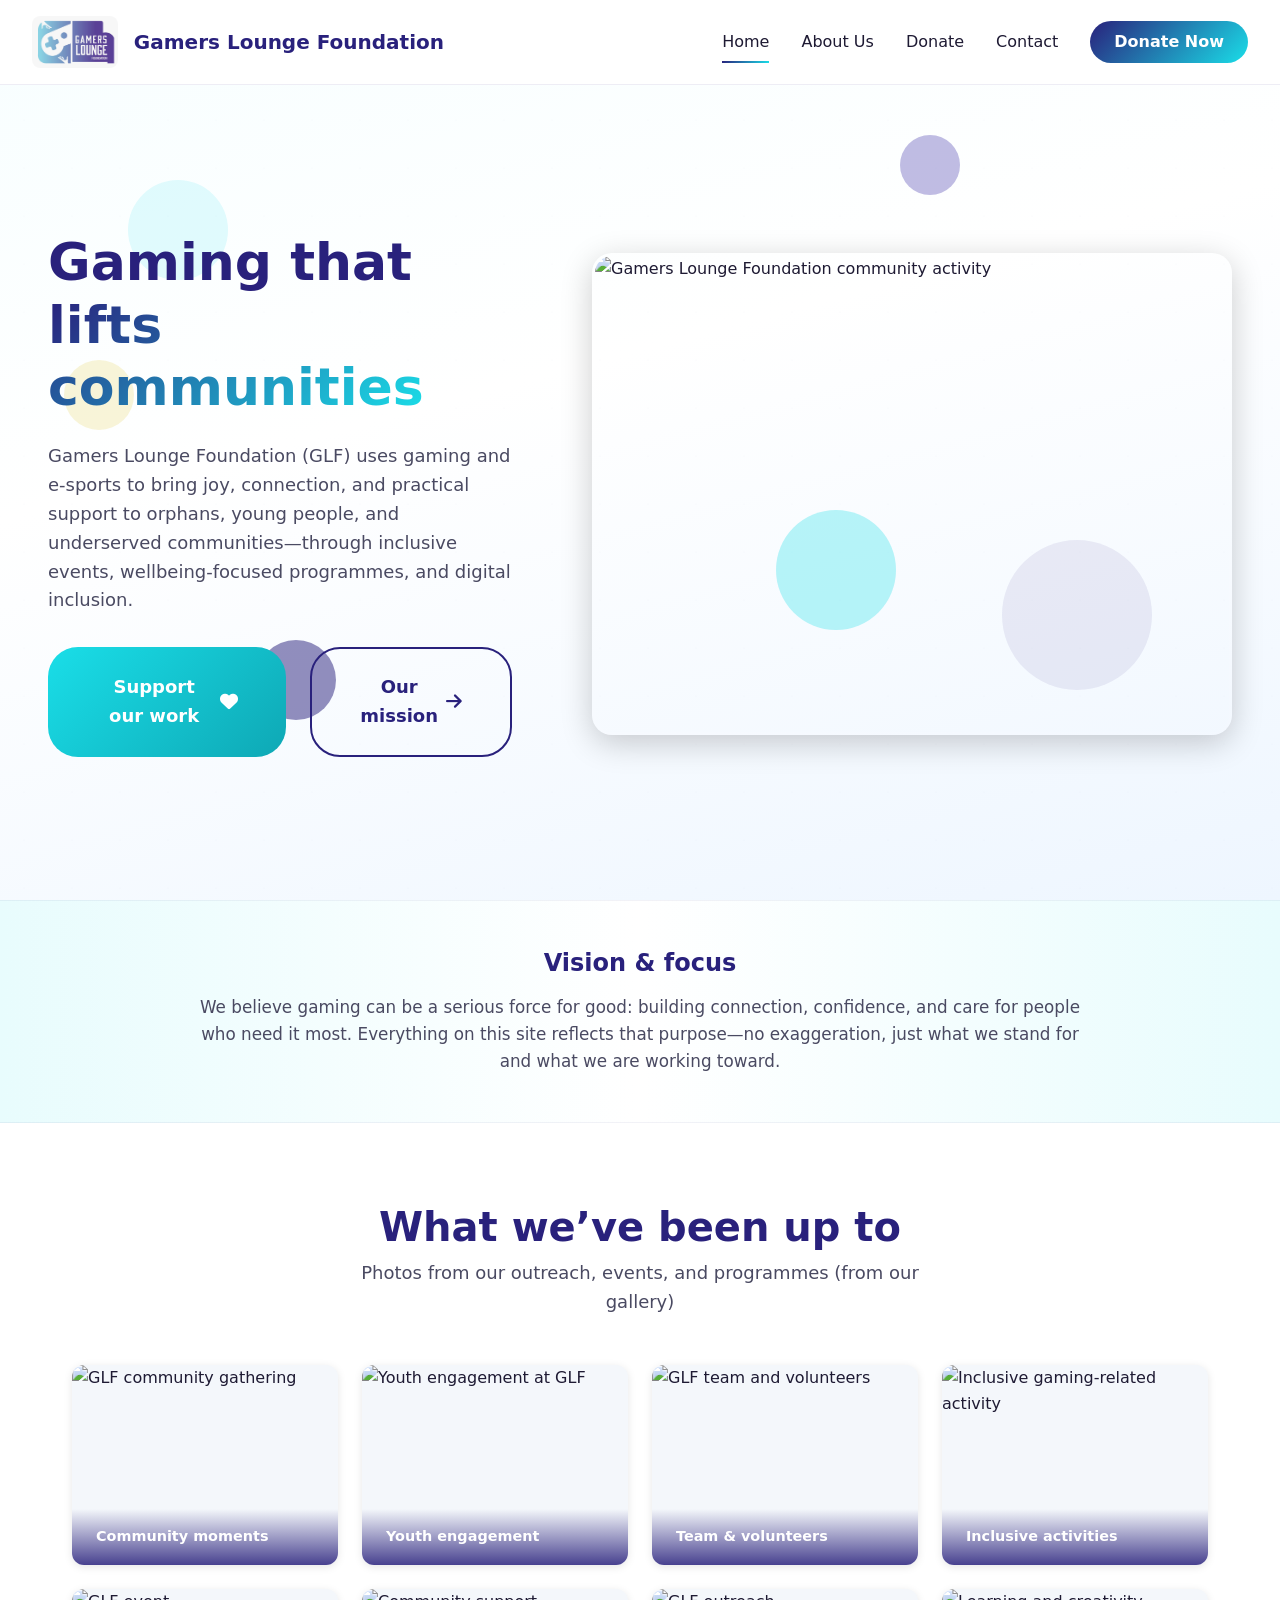
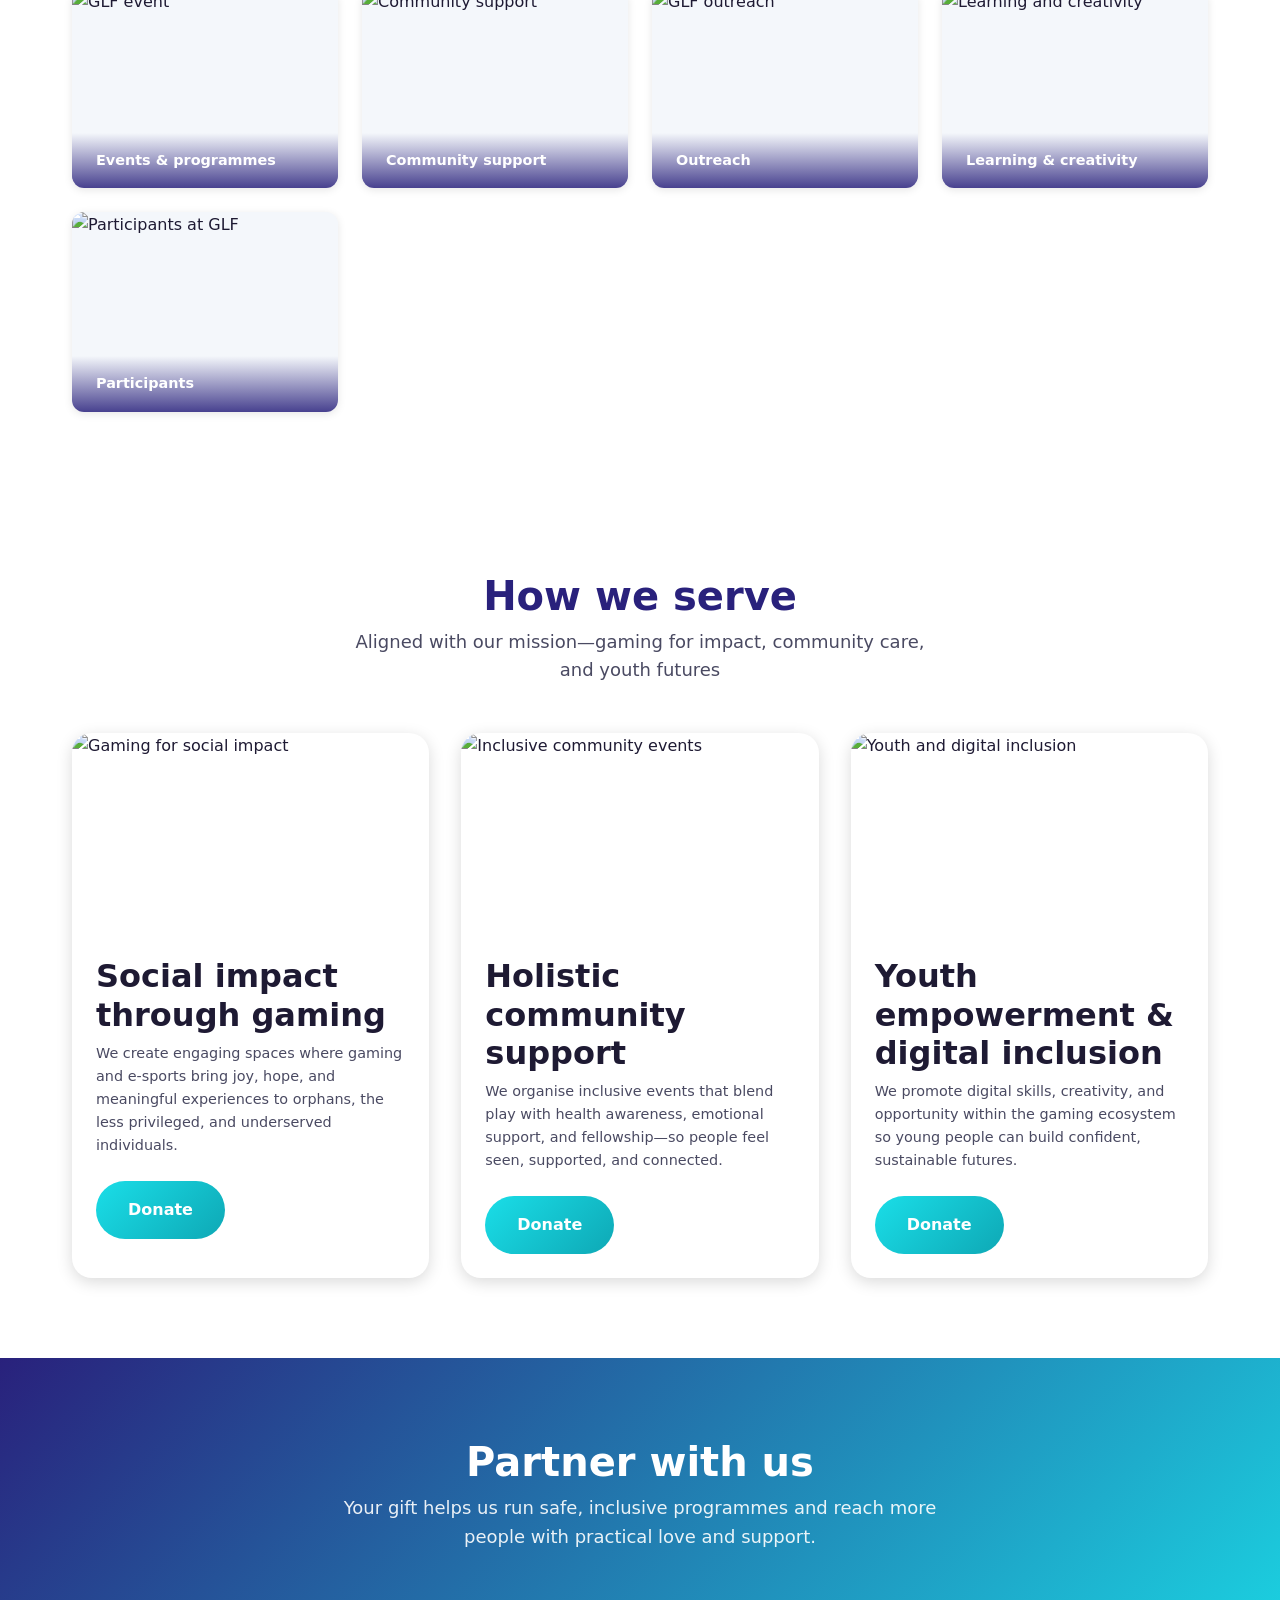
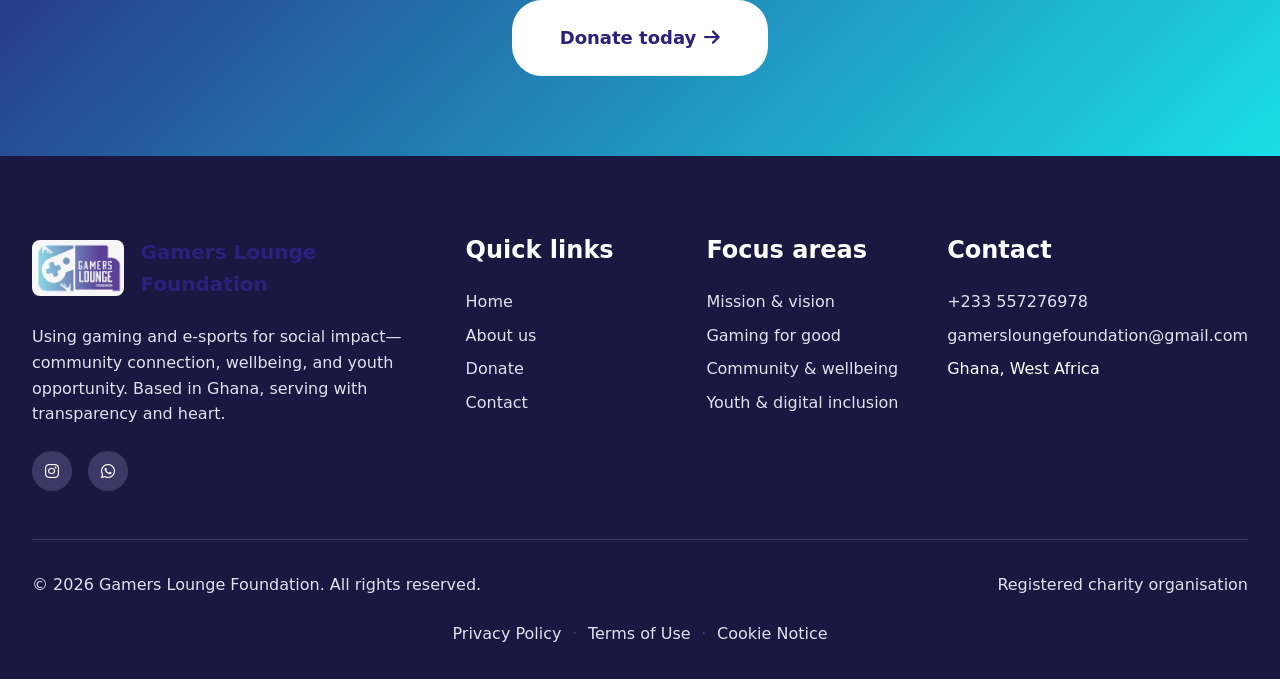
==== commit 8eec9a13: "logo footer" ====
--- a/index.html
+++ b/index.html
@@ -196,7 +196,7 @@
             <div class="footer-grid">
                 <div class="footer-about">
                     <div class="navbar-logo">
-                        <img src="logo/mainlogo_trans.jpeg" alt="Gamers Lounge Foundation logo" width="200" height="56">
+                        <img src="logo/main_logo.jpeg" alt="Gamers Lounge Foundation logo" width="200" height="56">
                         <span>Gamers Lounge Foundation</span>
                     </div>
                     <p>Using gaming and e-sports for social impact—community connection, wellbeing, and youth opportunity. Based in Ghana, serving with transparency and heart.</p>
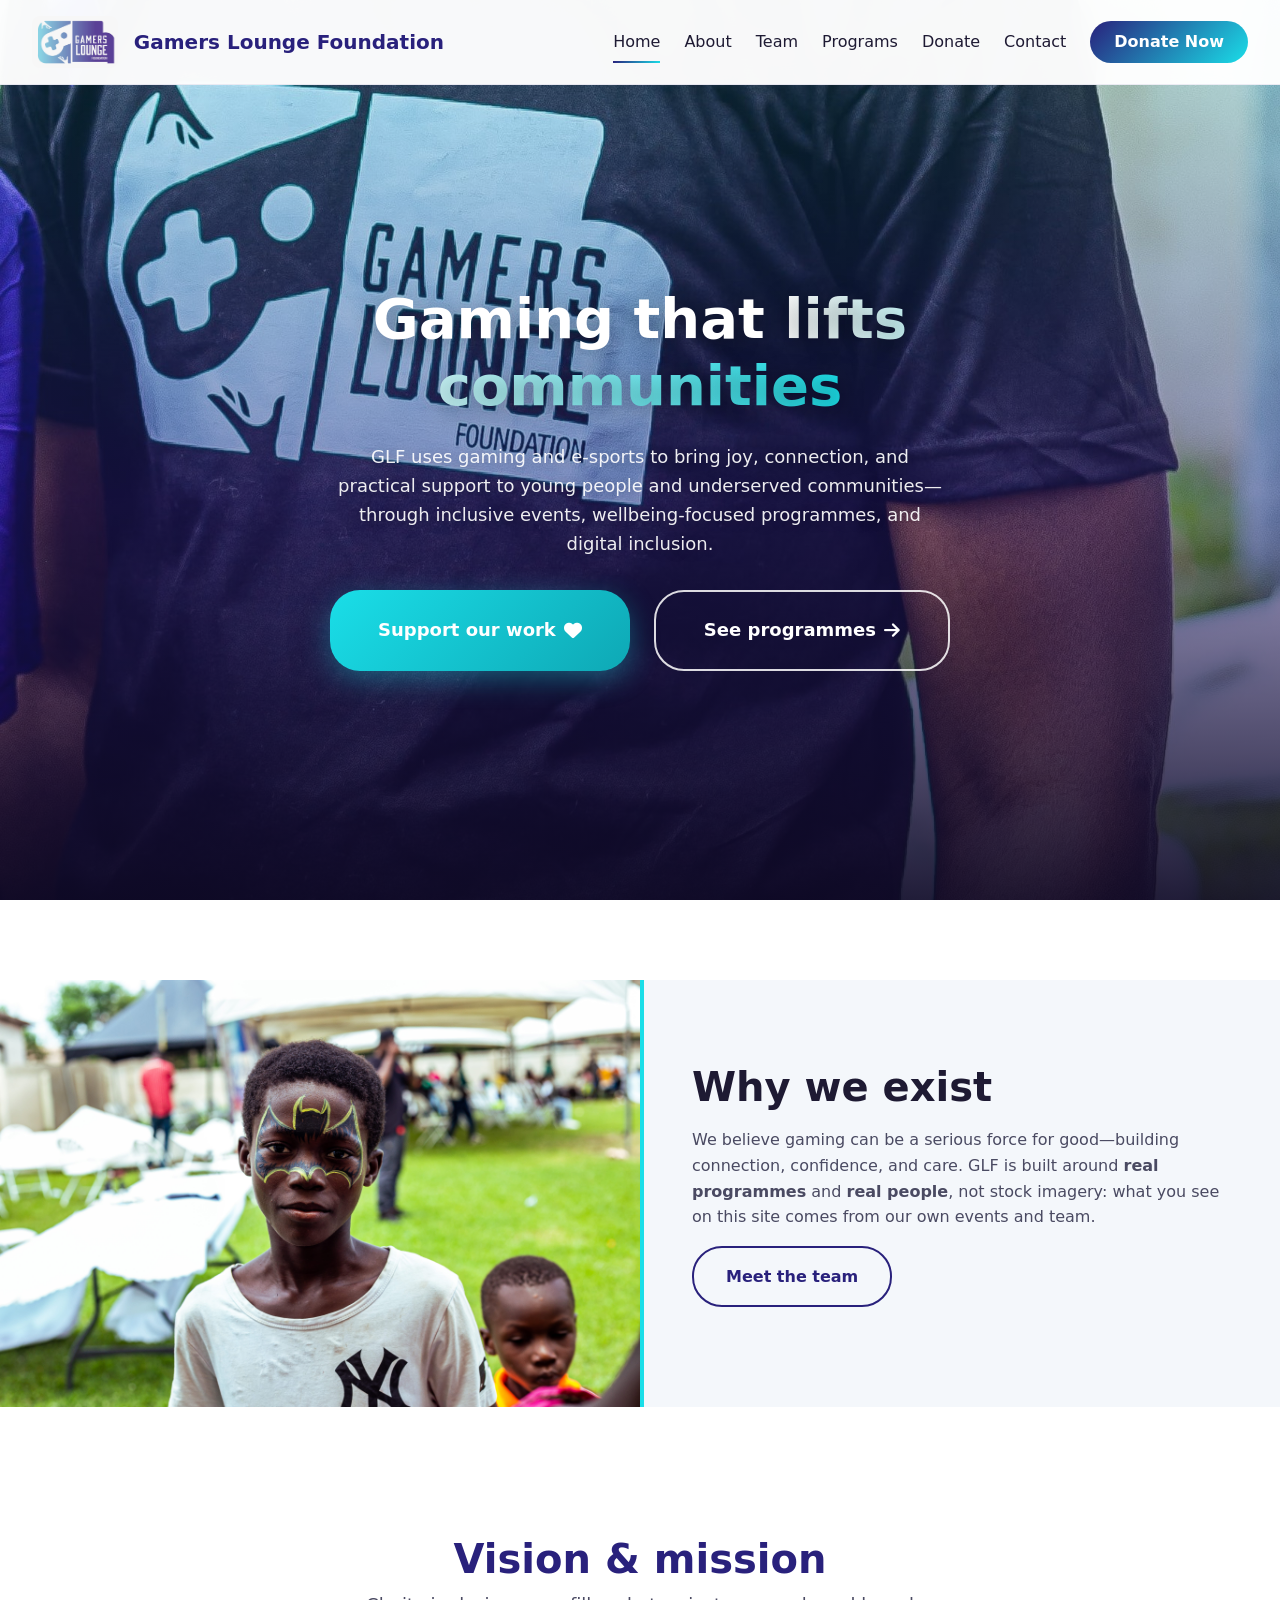
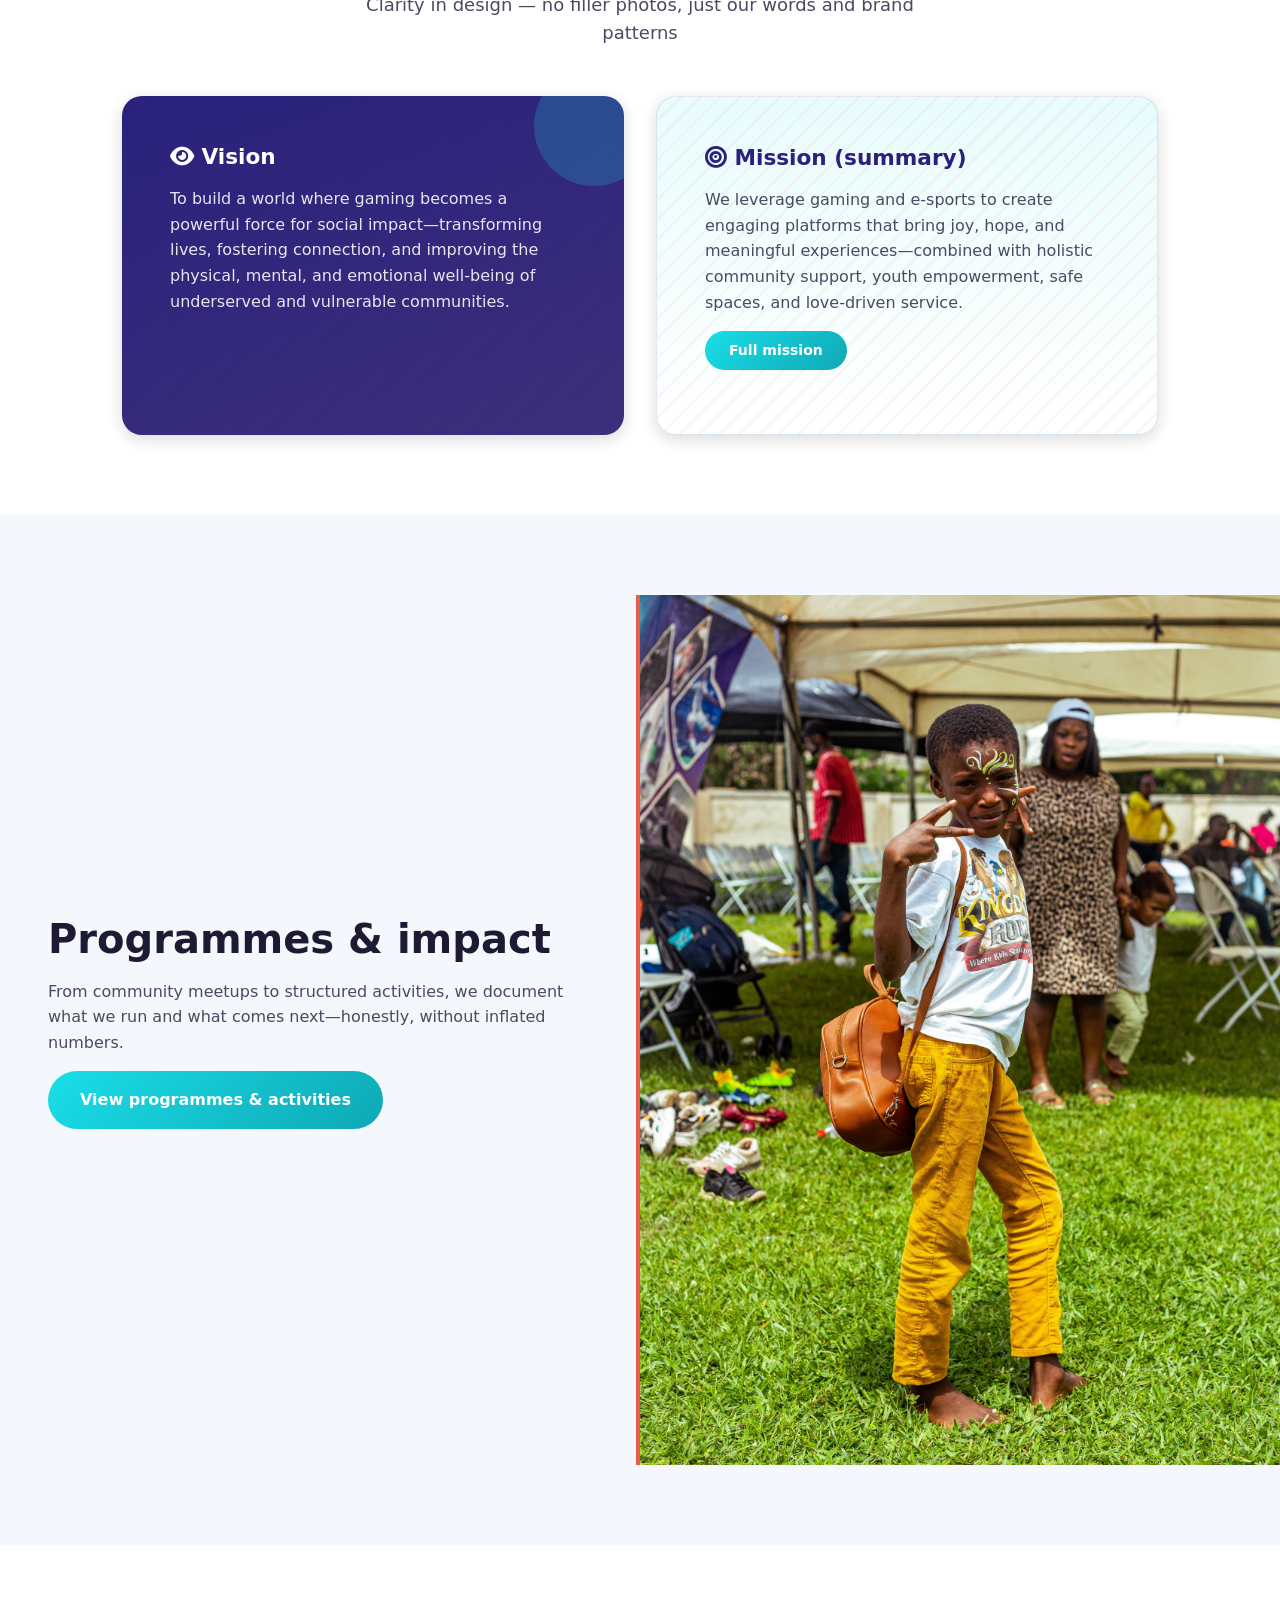
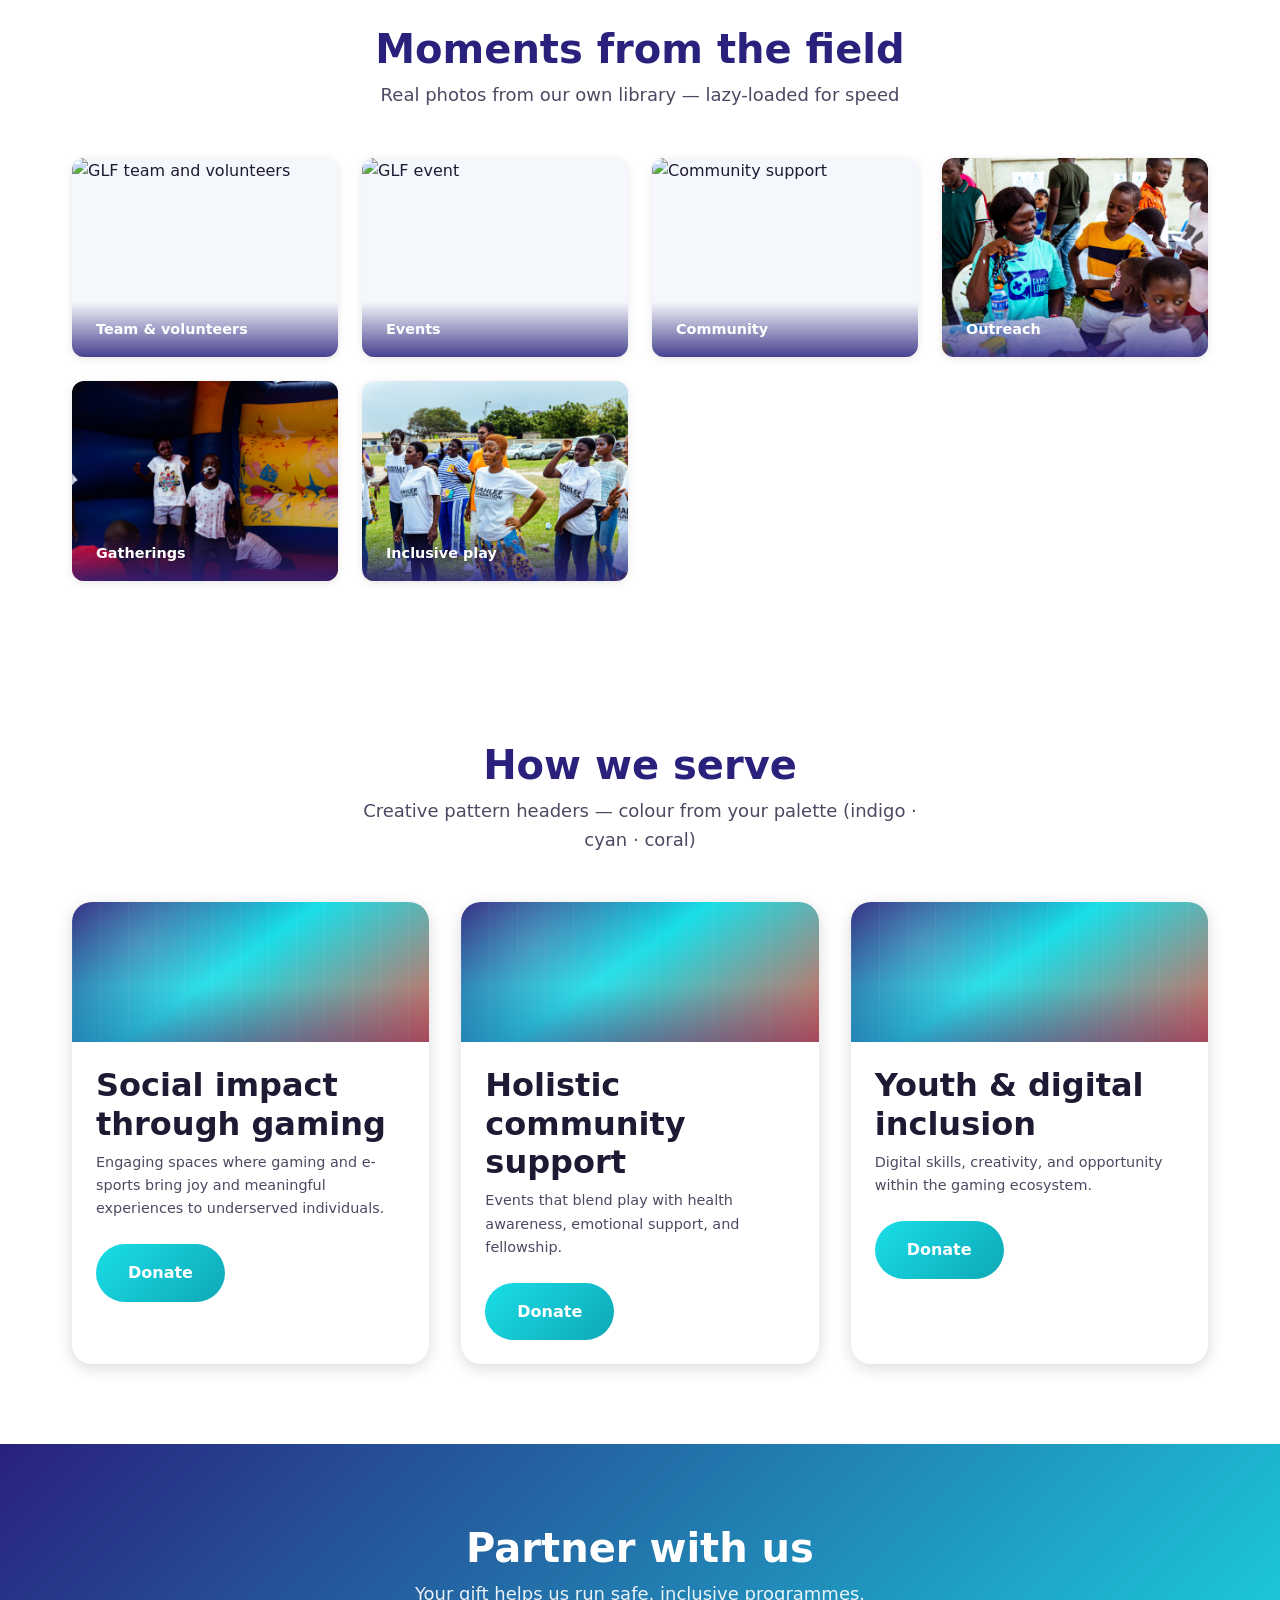
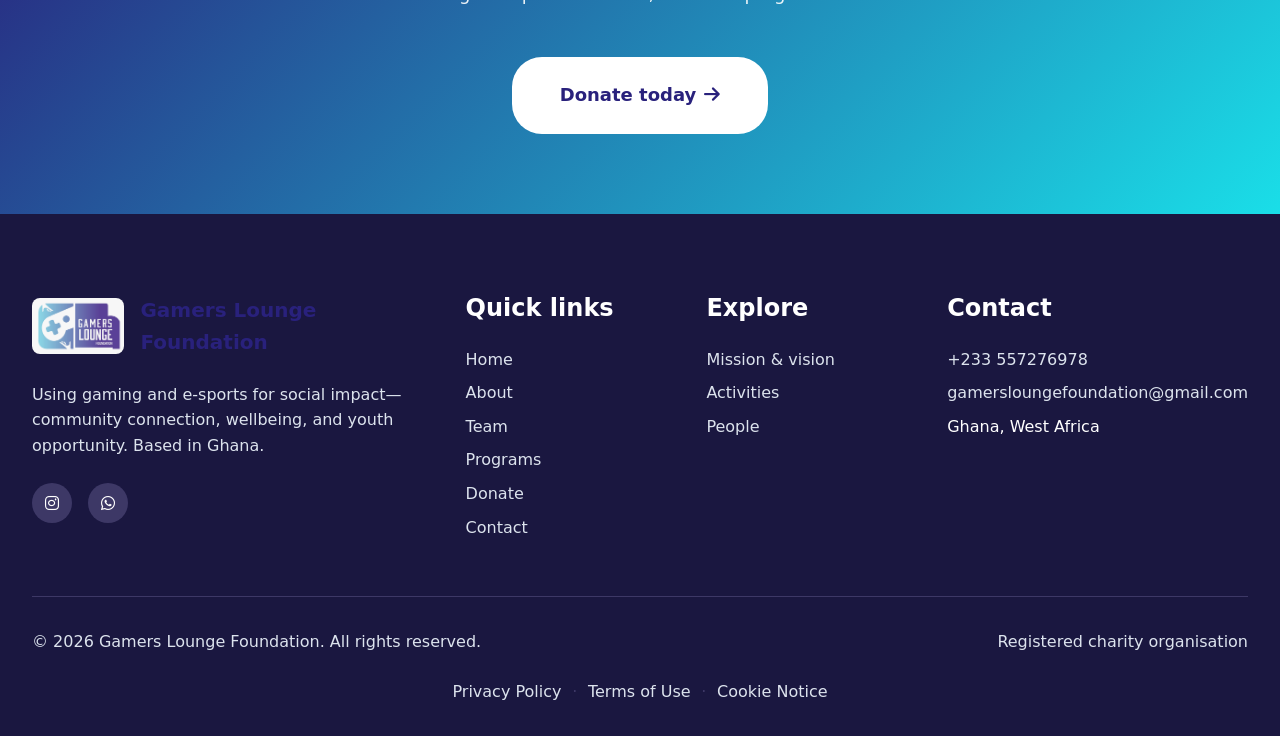
==== commit b03b99b9: "remake 1" ====
--- a/index.html
+++ b/index.html
@@ -3,8 +3,8 @@
 <head>
     <meta charset="UTF-8">
     <meta name="viewport" content="width=device-width, initial-scale=1.0">
-    <meta name="description" content="Gamers Lounge Foundation (GLF) is a charity that uses gaming and e-sports for social impact—community events, wellbeing support, and youth empowerment in Ghana and beyond.">
-    <meta name="keywords" content="Gamers Lounge Foundation, GLF, gaming charity, e-sports, Ghana charity, youth empowerment, community gaming">
+    <meta name="description" content="Gamers Lounge Foundation (GLF) — gaming and e-sports for social impact in Ghana. Watch our story, meet our mission, and support inclusive community programmes.">
+    <meta name="keywords" content="Gamers Lounge Foundation, GLF, gaming charity, e-sports, Ghana charity, youth empowerment">
     <meta name="author" content="Gamers Lounge Foundation">
     <meta name="robots" content="index, follow">
 
@@ -16,7 +16,6 @@
     <title>Gamers Lounge Foundation | Gaming for Social Impact</title>
 
     <link rel="icon" type="image/jpeg" href="logo/main_logo.jpeg">
-
     <link rel="stylesheet" href="https://cdnjs.cloudflare.com/ajax/libs/font-awesome/6.4.0/css/all.min.css">
     <link rel="stylesheet" href="css/styles.css">
 
@@ -30,9 +29,7 @@
         "logo": "https://gamersloungefoundation.org/logo/main_logo.jpeg",
         "description": "Charitable organization using gaming and e-sports for social impact, inclusive community events, and youth empowerment.",
         "areaServed": "Ghana",
-        "sameAs": [
-            "https://www.instagram.com/gamersloungefoundation/"
-        ]
+        "sameAs": ["https://www.instagram.com/gamersloungefoundation/"]
     }
     </script>
 </head>
@@ -46,7 +43,9 @@
 
             <div class="navbar-menu" id="navbarMenu">
                 <a href="index.html" class="active">Home</a>
-                <a href="about.html">About Us</a>
+                <a href="about.html">About</a>
+                <a href="team.html">Team</a>
+                <a href="programs.html">Programs</a>
                 <a href="donate.html">Donate</a>
                 <a href="contact.html">Contact</a>
                 <a href="donate.html" class="navbar-cta">Donate Now</a>
@@ -60,81 +59,105 @@
         </div>
     </nav>
 
-    <section class="hero">
-        <div class="hero-shapes" aria-hidden="true">
-            <div class="shape shape-1"></div>
-            <div class="shape shape-2"></div>
-            <div class="shape shape-3"></div>
-            <div class="shape shape-4"></div>
-            <div class="shape shape-5"></div>
-            <div class="shape shape-6"></div>
-        </div>
-
-        <div class="hero-content">
-            <div class="hero-text">
+    <section class="hero-video-section" aria-label="Welcome video">
+        <div class="hero-video-inner">
+            <video class="hero-video-el"
+                autoplay
+                muted
+                loop
+                playsinline
+                preload="metadata"
+                poster="Asset/The GLF Team/glffounder.jpg">
+                <source src="Asset/Home Page Video/Home Page video.mp4" type="video/mp4">
+                Your browser does not support the video tag.
+            </video>
+            <div class="hero-video-scrim" aria-hidden="true"></div>
+            <div class="hero-video-cta">
                 <h1>Gaming that <span>lifts communities</span></h1>
-                <p>Gamers Lounge Foundation (GLF) uses gaming and e-sports to bring joy, connection, and practical support to orphans, young people, and underserved communities—through inclusive events, wellbeing-focused programmes, and digital inclusion.</p>
+                <p class="lead">GLF uses gaming and e-sports to bring joy, connection, and practical support to young people and underserved communities—through inclusive events, wellbeing-focused programmes, and digital inclusion.</p>
                 <div class="hero-buttons">
                     <a href="donate.html" class="btn btn-primary btn-lg">Support our work <i class="fas fa-heart" aria-hidden="true"></i></a>
-                    <a href="about.html" class="btn btn-secondary btn-lg">Our mission <i class="fas fa-arrow-right" aria-hidden="true"></i></a>
-                </div>
-            </div>
-
-            <div class="hero-image">
-                <img id="heroImage" src="Asset/IMG_7116.jpg" alt="Gamers Lounge Foundation community activity" loading="eager" width="640" height="480">
-            </div>
-        </div>
-    </section>
-
-    <section class="mission-snapshot" aria-labelledby="mission-snapshot-title">
-        <div class="mission-snapshot-inner">
-            <h2 id="mission-snapshot-title">Vision &amp; focus</h2>
-            <p>We believe gaming can be a serious force for good: building connection, confidence, and care for people who need it most. Everything on this site reflects that purpose—no exaggeration, just what we stand for and what we are working toward.</p>
+                    <a href="programs.html" class="btn btn-secondary btn-lg">See programmes <i class="fas fa-arrow-right" aria-hidden="true"></i></a>
+                </div>
+            </div>
+        </div>
+    </section>
+
+    <section class="about-section" style="padding-top: var(--spacing-xxl);">
+        <div class="home-split">
+            <div class="home-split__media">
+                <img src="Asset/pics set 1/IMG_7136.jpg" alt="GLF community programme" loading="lazy" width="700" height="520">
+            </div>
+            <div class="home-split__text">
+                <h2>Why we exist</h2>
+                <p>We believe gaming can be a serious force for good—building connection, confidence, and care. GLF is built around <strong>real programmes</strong> and <strong>real people</strong>, not stock imagery: what you see on this site comes from our own events and team.</p>
+                <p><a href="team.html" class="btn btn-outline">Meet the team</a></p>
+            </div>
+        </div>
+    </section>
+
+    <section class="mvv-section" style="background: var(--white); padding-top: var(--spacing-xl); padding-bottom: var(--spacing-xxl);">
+        <div class="section-header">
+            <h2>Vision &amp; mission</h2>
+            <p>Clarity in design — no filler photos, just our words and brand patterns</p>
+        </div>
+        <div class="pattern-twin">
+            <div class="pattern-panel pattern-panel--vision">
+                <span class="pattern-deco" aria-hidden="true"></span>
+                <h3><i class="fas fa-eye" aria-hidden="true"></i> Vision</h3>
+                <p>To build a world where gaming becomes a powerful force for social impact—transforming lives, fostering connection, and improving the physical, mental, and emotional well-being of underserved and vulnerable communities.</p>
+            </div>
+            <div class="pattern-panel pattern-panel--mission">
+                <h3><i class="fas fa-bullseye" aria-hidden="true"></i> Mission (summary)</h3>
+                <p>We leverage gaming and e-sports to create engaging platforms that bring joy, hope, and meaningful experiences—combined with holistic community support, youth empowerment, safe spaces, and love-driven service.</p>
+                <p style="margin-top: 1rem;"><a href="about.html" class="btn btn-primary btn-sm">Full mission</a></p>
+            </div>
+        </div>
+    </section>
+
+    <section class="about-section" style="background: var(--off-white);">
+        <div class="home-split home-split--reverse">
+            <div class="home-split__media">
+                <img src="Asset/pics set 1/IMG_7145.jpg" alt="Youth engagement at GLF" loading="lazy" width="700" height="520">
+            </div>
+            <div class="home-split__text">
+                <h2>Programmes &amp; impact</h2>
+                <p>From community meetups to structured activities, we document what we run and what comes next—honestly, without inflated numbers.</p>
+                <p><a href="programs.html" class="btn btn-primary">View programmes &amp; activities</a></p>
+            </div>
         </div>
     </section>
 
     <section class="work-showcase" aria-labelledby="work-showcase-heading">
         <div class="section-header">
-            <h2 id="work-showcase-heading">What we’ve been up to</h2>
-            <p>Photos from our outreach, events, and programmes (from our gallery)</p>
+            <h2 id="work-showcase-heading">Moments from the field</h2>
+            <p>Real photos from our own library — lazy-loaded for speed</p>
         </div>
 
         <div class="work-showcase-grid">
             <div class="work-showcase-item">
-                <img src="Asset/IMG_7136.jpg" alt="GLF community gathering" loading="lazy" width="400" height="300">
-                <span class="work-showcase-caption">Community moments</span>
-            </div>
-            <div class="work-showcase-item">
-                <img src="Asset/IMG_7145.jpg" alt="Youth engagement at GLF" loading="lazy" width="400" height="300">
-                <span class="work-showcase-caption">Youth engagement</span>
-            </div>
-            <div class="work-showcase-item">
-                <img src="Asset/IMG_7162.jpg" alt="GLF team and volunteers" loading="lazy" width="400" height="300">
+                <img src="Asset/pics set 1/IMG_7162.jpg" alt="GLF team and volunteers" loading="lazy" width="400" height="300">
                 <span class="work-showcase-caption">Team &amp; volunteers</span>
             </div>
             <div class="work-showcase-item">
-                <img src="Asset/IMG_7176.jpg" alt="Inclusive gaming-related activity" loading="lazy" width="400" height="300">
-                <span class="work-showcase-caption">Inclusive activities</span>
-            </div>
-            <div class="work-showcase-item">
-                <img src="Asset/IMG_7186.jpg" alt="GLF event" loading="lazy" width="400" height="300">
-                <span class="work-showcase-caption">Events &amp; programmes</span>
-            </div>
-            <div class="work-showcase-item">
-                <img src="Asset/IMG_7195.jpg" alt="Community support" loading="lazy" width="400" height="300">
-                <span class="work-showcase-caption">Community support</span>
-            </div>
-            <div class="work-showcase-item">
-                <img src="Asset/IMG_7204.jpg" alt="GLF outreach" loading="lazy" width="400" height="300">
+                <img src="Asset/pics set 1/IMG_7186.jpg" alt="GLF event" loading="lazy" width="400" height="300">
+                <span class="work-showcase-caption">Events</span>
+            </div>
+            <div class="work-showcase-item">
+                <img src="Asset/pics set 1/IMG_7195.jpg" alt="Community support" loading="lazy" width="400" height="300">
+                <span class="work-showcase-caption">Community</span>
+            </div>
+            <div class="work-showcase-item">
+                <img src="Asset/pics set 1/IMG_7204.jpg" alt="Outreach" loading="lazy" width="400" height="300">
                 <span class="work-showcase-caption">Outreach</span>
             </div>
             <div class="work-showcase-item">
-                <img src="Asset/IMG_7214.jpg" alt="Learning and creativity" loading="lazy" width="400" height="300">
-                <span class="work-showcase-caption">Learning &amp; creativity</span>
-            </div>
-            <div class="work-showcase-item">
-                <img src="Asset/IMG_7222.jpg" alt="Participants at GLF" loading="lazy" width="400" height="300">
-                <span class="work-showcase-caption">Participants</span>
+                <img src="Asset/pics set 1/IMG_7120.jpg" alt="Community event" loading="lazy" width="400" height="300">
+                <span class="work-showcase-caption">Gatherings</span>
+            </div>
+            <div class="work-showcase-item">
+                <img src="Asset/pics set 1/IMG_7156.jpg" alt="Inclusive programme" loading="lazy" width="400" height="300">
+                <span class="work-showcase-caption">Inclusive play</span>
             </div>
         </div>
     </section>
@@ -142,49 +165,43 @@
     <section class="campaigns-section">
         <div class="section-header">
             <h2>How we serve</h2>
-            <p>Aligned with our mission—gaming for impact, community care, and youth futures</p>
+            <p>Creative pattern headers — colour from your palette (indigo · cyan · coral)</p>
         </div>
 
         <div class="campaigns-grid">
-            <div class="campaign-card">
-                <div class="campaign-image">
-                    <img src="Asset/IMG_7232.jpg" alt="Gaming for social impact" loading="lazy" width="400" height="200">
-                </div>
+            <article class="campaign-card campaign-card--pattern">
+                <div class="campaign-image" role="img" aria-label="Gaming for social impact"></div>
                 <div class="campaign-content">
                     <h3>Social impact through gaming</h3>
-                    <p>We create engaging spaces where gaming and e-sports bring joy, hope, and meaningful experiences to orphans, the less privileged, and underserved individuals.</p>
+                    <p>Engaging spaces where gaming and e-sports bring joy and meaningful experiences to underserved individuals.</p>
                     <a href="donate.html" class="btn btn-primary">Donate</a>
                 </div>
-            </div>
-
-            <div class="campaign-card">
-                <div class="campaign-image">
-                    <img src="Asset/IMG_7247.jpg" alt="Inclusive community events" loading="lazy" width="400" height="200">
-                </div>
+            </article>
+
+            <article class="campaign-card campaign-card--pattern">
+                <div class="campaign-image" role="img" aria-label="Holistic community support"></div>
                 <div class="campaign-content">
                     <h3>Holistic community support</h3>
-                    <p>We organise inclusive events that blend play with health awareness, emotional support, and fellowship—so people feel seen, supported, and connected.</p>
+                    <p>Events that blend play with health awareness, emotional support, and fellowship.</p>
                     <a href="donate.html" class="btn btn-primary">Donate</a>
                 </div>
-            </div>
-
-            <div class="campaign-card">
-                <div class="campaign-image">
-                    <img src="Asset/IMG_7260.jpg" alt="Youth and digital inclusion" loading="lazy" width="400" height="200">
-                </div>
+            </article>
+
+            <article class="campaign-card campaign-card--pattern">
+                <div class="campaign-image" role="img" aria-label="Youth empowerment"></div>
                 <div class="campaign-content">
-                    <h3>Youth empowerment &amp; digital inclusion</h3>
-                    <p>We promote digital skills, creativity, and opportunity within the gaming ecosystem so young people can build confident, sustainable futures.</p>
+                    <h3>Youth &amp; digital inclusion</h3>
+                    <p>Digital skills, creativity, and opportunity within the gaming ecosystem.</p>
                     <a href="donate.html" class="btn btn-primary">Donate</a>
                 </div>
-            </div>
+            </article>
         </div>
     </section>
 
     <section class="campaigns-section" style="background: var(--gradient-primary);">
         <div class="section-header" style="color: var(--white);">
             <h2 style="color: var(--white);">Partner with us</h2>
-            <p style="color: rgba(255,255,255,0.9);">Your gift helps us run safe, inclusive programmes and reach more people with practical love and support.</p>
+            <p style="color: rgba(255,255,255,0.9);">Your gift helps us run safe, inclusive programmes.</p>
         </div>
         <div style="text-align: center;">
             <a href="donate.html" class="btn btn-lg" style="background: var(--white); color: var(--brand-deep);">Donate today <i class="fas fa-arrow-right" aria-hidden="true"></i></a>
@@ -199,7 +216,7 @@
                         <img src="logo/main_logo.jpeg" alt="Gamers Lounge Foundation logo" width="200" height="56">
                         <span>Gamers Lounge Foundation</span>
                     </div>
-                    <p>Using gaming and e-sports for social impact—community connection, wellbeing, and youth opportunity. Based in Ghana, serving with transparency and heart.</p>
+                    <p>Using gaming and e-sports for social impact—community connection, wellbeing, and youth opportunity. Based in Ghana.</p>
                     <div class="footer-social">
                         <a href="https://www.instagram.com/gamersloungefoundation/" target="_blank" rel="noopener noreferrer" aria-label="Instagram"><i class="fab fa-instagram"></i></a>
                         <a href="https://wa.me/447868157126" target="_blank" rel="noopener noreferrer" aria-label="WhatsApp"><i class="fab fa-whatsapp"></i></a>
@@ -210,19 +227,20 @@
                     <h4>Quick links</h4>
                     <ul>
                         <li><a href="index.html">Home</a></li>
-                        <li><a href="about.html">About us</a></li>
+                        <li><a href="about.html">About</a></li>
+                        <li><a href="team.html">Team</a></li>
+                        <li><a href="programs.html">Programs</a></li>
                         <li><a href="donate.html">Donate</a></li>
                         <li><a href="contact.html">Contact</a></li>
                     </ul>
                 </div>
 
                 <div class="footer-links">
-                    <h4>Focus areas</h4>
+                    <h4>Explore</h4>
                     <ul>
                         <li><a href="about.html">Mission &amp; vision</a></li>
-                        <li><a href="about.html">Gaming for good</a></li>
-                        <li><a href="about.html">Community &amp; wellbeing</a></li>
-                        <li><a href="about.html">Youth &amp; digital inclusion</a></li>
+                        <li><a href="programs.html">Activities</a></li>
+                        <li><a href="team.html">People</a></li>
                     </ul>
                 </div>
 
@@ -251,5 +269,17 @@
     </footer>
 
     <script src="js/script.js"></script>
+    <script>
+        (function () {
+            var v = document.querySelector('.hero-video-el');
+            if (v) {
+                v.muted = true;
+                var p = v.play();
+                if (p && typeof p.catch === 'function') {
+                    p.catch(function () {});
+                }
+            }
+        })();
+    </script>
 </body>
 </html>
--- a/css/styles.css
+++ b/css/styles.css
@@ -27,6 +27,11 @@
     --accent-yellow: #f0e6a8;
     --accent-red: #e53935;
     --accent-cyan: #1adee8;
+    /* Extended palette — complements indigo + cyan */
+    --brand-coral: #e85d4c;
+    --brand-coral-soft: #fde8e5;
+    --brand-slate: #5c6b8a;
+    --brand-mist: #c5e8ec;
 
     /* Neutral Colors */
     --white: #FFFFFF;
@@ -45,6 +50,8 @@
     --gradient-hero: linear-gradient(145deg, #29217c 0%, #1f1a50 45%, #163d5c 100%);
     --gradient-warm: linear-gradient(135deg, #29217c 0%, #3d348f 50%, #157a8a 100%);
     --gradient-cta: linear-gradient(135deg, #1adee8 0%, #0ea8b5 100%);
+    --gradient-creative: linear-gradient(145deg, #29217c 0%, #1adee8 45%, #e85d4c 100%);
+    --pattern-vision: repeating-linear-gradient(135deg, rgba(41, 33, 124, 0.06) 0, rgba(41, 33, 124, 0.06) 12px, transparent 12px, transparent 24px);
     
     /* Shadows */
     --shadow-sm: 0 2px 8px rgba(0, 0, 0, 0.1);
@@ -94,7 +101,7 @@
 }
 
 body {
-    font-family: 'Segoe UI', system-ui, -apple-system, Tahoma, Geneva, Verdana, sans-serif;
+    font-family: 'Outfit', 'Segoe UI', system-ui, -apple-system, Tahoma, Geneva, Verdana, sans-serif;
     line-height: 1.6;
     color: var(--text-primary);
     background-color: var(--white);
@@ -196,7 +203,8 @@
 .navbar-menu {
     display: flex;
     align-items: center;
-    gap: var(--spacing-lg);
+    flex-wrap: wrap;
+    gap: var(--spacing-sm) var(--spacing-md);
 }
 
 .navbar-menu a {
@@ -2105,6 +2113,15 @@
 @media (max-width: 768px) {
     h1 { font-size: 2.5rem; }
     h2 { font-size: 2rem; }
+
+    .hero-video-cta {
+        padding-top: calc(76px + var(--spacing-lg));
+        min-height: auto;
+    }
+
+    .hero-video-inner {
+        min-height: 85vh;
+    }
     
     .navbar-menu {
         position: fixed;
@@ -2235,4 +2252,495 @@
         width: 52px;
         height: 52px;
     }
-}
+
+    .hero-video-cta h1 {
+        font-size: 1.85rem;
+    }
+
+    .home-split {
+        grid-template-columns: 1fr;
+    }
+
+    .home-split__media {
+        order: -1;
+        min-height: 220px;
+    }
+
+    .pattern-twin {
+        grid-template-columns: 1fr;
+    }
+
+    .team-grid {
+        grid-template-columns: 1fr;
+    }
+}
+
+/* =============================================
+   VIDEO HERO (home)
+   ============================================= */
+.hero-video-section {
+    position: relative;
+    min-height: 100vh;
+    display: flex;
+    align-items: stretch;
+    margin-top: 0;
+}
+
+.hero-video-inner {
+    position: relative;
+    flex: 1;
+    min-height: min(100vh, 900px);
+    width: 100%;
+    overflow: hidden;
+    background: var(--brand-deep);
+}
+
+.hero-video-el {
+    position: absolute;
+    inset: 0;
+    width: 100%;
+    height: 100%;
+    object-fit: cover;
+    object-position: center;
+}
+
+.hero-video-scrim {
+    position: absolute;
+    inset: 0;
+    background: linear-gradient(
+        to top,
+        rgba(15, 10, 40, 0.92) 0%,
+        rgba(41, 33, 124, 0.45) 45%,
+        rgba(26, 222, 232, 0.15) 100%
+    );
+    pointer-events: none;
+}
+
+.hero-video-cta {
+    position: relative;
+    z-index: 2;
+    max-width: 720px;
+    margin: 0 auto;
+    padding: calc(88px + var(--spacing-xl)) var(--spacing-lg) var(--spacing-xxl);
+    text-align: center;
+    display: flex;
+    flex-direction: column;
+    align-items: center;
+    justify-content: center;
+    min-height: min(100vh, 900px);
+}
+
+.hero-video-cta h1 {
+    color: var(--white);
+    font-size: clamp(2rem, 5vw, 3.5rem);
+    margin-bottom: var(--spacing-md);
+    text-shadow: 0 4px 24px rgba(0, 0, 0, 0.35);
+}
+
+.hero-video-cta h1 span {
+    background: linear-gradient(90deg, #fff 0%, var(--brand-accent) 100%);
+    -webkit-background-clip: text;
+    -webkit-text-fill-color: transparent;
+    background-clip: text;
+}
+
+.hero-video-cta .lead {
+    color: rgba(255, 255, 255, 0.92);
+    font-size: 1.125rem;
+    max-width: 38rem;
+    margin-bottom: var(--spacing-lg);
+    text-shadow: 0 2px 12px rgba(0, 0, 0, 0.25);
+}
+
+.hero-video-cta .hero-buttons {
+    opacity: 1;
+    animation: none;
+}
+
+.hero-video-cta .btn-primary {
+    box-shadow: 0 8px 28px rgba(26, 222, 232, 0.35);
+}
+
+.hero-video-cta .btn-secondary {
+    color: var(--white);
+    border-color: rgba(255, 255, 255, 0.85);
+}
+
+.hero-video-cta .btn-secondary:hover {
+    background: var(--white);
+    color: var(--brand-deep);
+}
+
+/* =============================================
+   SPLIT SECTIONS & PATTERN PANELS (home / shared)
+   ============================================= */
+.home-split {
+    display: grid;
+    grid-template-columns: 1fr 1fr;
+    gap: 0;
+    align-items: stretch;
+    max-width: 1400px;
+    margin: 0 auto;
+    min-height: 380px;
+}
+
+.home-split--reverse .home-split__media {
+    order: 2;
+}
+
+.home-split--reverse .home-split__text {
+    order: 1;
+}
+
+.home-split__media {
+    position: relative;
+    min-height: 320px;
+}
+
+.home-split__media img {
+    width: 100%;
+    height: 100%;
+    object-fit: cover;
+}
+
+.home-split__text {
+    padding: var(--spacing-xxl) var(--spacing-xl);
+    display: flex;
+    flex-direction: column;
+    justify-content: center;
+    background: var(--off-white);
+    border-left: 4px solid var(--brand-accent);
+}
+
+.home-split--reverse .home-split__text {
+    border-left: none;
+    border-right: 4px solid var(--brand-coral);
+}
+
+.pattern-twin {
+    display: grid;
+    grid-template-columns: 1fr 1fr;
+    gap: var(--spacing-lg);
+    max-width: 1100px;
+    margin: 0 auto;
+    padding: 0 var(--spacing-lg);
+}
+
+.pattern-panel {
+    border-radius: var(--radius-lg);
+    padding: var(--spacing-xl);
+    position: relative;
+    overflow: hidden;
+    box-shadow: var(--shadow-md);
+}
+
+.pattern-panel--vision {
+    background: var(--brand-deep);
+    color: var(--white);
+    background-image:
+        var(--pattern-vision),
+        linear-gradient(160deg, #29217c 0%, #3d2f7a 100%);
+}
+
+.pattern-panel--vision p {
+    color: rgba(255, 255, 255, 0.88);
+    margin-bottom: 0;
+}
+
+.pattern-panel--mission {
+    background: var(--brand-accent-soft);
+    border: 1px solid rgba(41, 33, 124, 0.1);
+    background-image:
+        repeating-linear-gradient(-45deg, rgba(232, 93, 76, 0.07) 0, rgba(232, 93, 76, 0.07) 2px, transparent 2px, transparent 14px),
+        linear-gradient(180deg, #e8fcfd 0%, #ffffff 100%);
+}
+
+.pattern-panel--mission h3 {
+    color: var(--brand-deep);
+}
+
+.pattern-panel h3 {
+    margin-bottom: var(--spacing-sm);
+    font-size: 1.35rem;
+}
+
+.pattern-deco {
+    position: absolute;
+    width: 120px;
+    height: 120px;
+    border-radius: var(--radius-full);
+    background: rgba(26, 222, 232, 0.2);
+    top: -30px;
+    right: -30px;
+    pointer-events: none;
+}
+
+.campaign-card--pattern .campaign-image {
+    height: 140px;
+    background: var(--gradient-creative);
+    position: relative;
+    overflow: hidden;
+}
+
+.campaign-card--pattern .campaign-image::before {
+    content: '';
+    position: absolute;
+    inset: 0;
+    background-image:
+        radial-gradient(circle at 20% 30%, rgba(255, 255, 255, 0.2) 0, transparent 45%),
+        repeating-linear-gradient(90deg, rgba(255, 255, 255, 0.06) 0 1px, transparent 1px 28px);
+    opacity: 0.9;
+    z-index: 0;
+}
+
+.campaign-card--pattern .campaign-image::after {
+    content: '';
+    position: absolute;
+    bottom: 0;
+    left: 0;
+    right: 0;
+    height: 40%;
+    background: linear-gradient(to top, rgba(41, 33, 124, 0.35), transparent);
+    pointer-events: none;
+}
+
+/* =============================================
+   PAGE HERO — pattern variant (contact, etc.)
+   ============================================= */
+.page-hero--pattern {
+    background-color: var(--brand-deep);
+    background-image:
+        radial-gradient(ellipse 80% 60% at 20% 40%, rgba(26, 222, 232, 0.25) 0%, transparent 55%),
+        radial-gradient(ellipse 60% 50% at 80% 70%, rgba(232, 93, 76, 0.18) 0%, transparent 50%),
+        repeating-linear-gradient(135deg, rgba(255, 255, 255, 0.04) 0, rgba(255, 255, 255, 0.04) 1px, transparent 1px, 18px);
+}
+
+.page-hero--pattern .page-hero-content h1,
+.page-hero--pattern .page-hero-content p {
+    color: var(--white);
+}
+
+.page-hero--pattern .page-hero-content p {
+    color: rgba(255, 255, 255, 0.88);
+}
+
+/* =============================================
+   TEAM PAGE
+   ============================================= */
+.team-intro {
+    padding: var(--spacing-xl) 0;
+    background: var(--off-white);
+}
+
+.team-intro-inner {
+    max-width: 800px;
+    margin: 0 auto;
+    padding: 0 var(--spacing-lg);
+    text-align: center;
+}
+
+.team-section {
+    padding: var(--spacing-xxl) 0;
+}
+
+.team-section:nth-child(even) {
+    background: var(--white);
+}
+
+.team-section h2 {
+    text-align: center;
+    margin-bottom: var(--spacing-xs);
+    color: var(--brand-deep);
+}
+
+.team-section .section-sub {
+    text-align: center;
+    color: var(--text-secondary);
+    margin-bottom: var(--spacing-xl);
+}
+
+.team-grid {
+    display: grid;
+    grid-template-columns: repeat(auto-fill, minmax(260px, 1fr));
+    gap: var(--spacing-lg);
+    max-width: 1200px;
+    margin: 0 auto;
+    padding: 0 var(--spacing-lg);
+}
+
+.team-card {
+    background: var(--white);
+    border-radius: var(--radius-lg);
+    overflow: hidden;
+    box-shadow: var(--shadow-md);
+    border-top: 4px solid var(--brand-accent);
+    transition: transform var(--transition-normal), box-shadow var(--transition-normal);
+}
+
+.team-card:hover {
+    transform: translateY(-6px);
+    box-shadow: var(--shadow-lg);
+}
+
+.team-card--founder {
+    border-top-color: var(--brand-coral);
+    grid-column: 1 / -1;
+    max-width: 520px;
+    margin: 0 auto;
+}
+
+@media (min-width: 900px) {
+    .team-card--founder {
+        display: grid;
+        grid-template-columns: 280px 1fr;
+        max-width: 900px;
+        align-items: stretch;
+    }
+}
+
+.team-card__photo {
+    aspect-ratio: 1;
+    overflow: hidden;
+    background: linear-gradient(145deg, var(--brand-mist), var(--brand-accent-soft));
+}
+
+.team-card--founder .team-card__photo {
+    aspect-ratio: auto;
+    min-height: 280px;
+}
+
+.team-card__photo img {
+    width: 100%;
+    height: 100%;
+    object-fit: cover;
+}
+
+.team-card__body {
+    padding: var(--spacing-md);
+}
+
+.team-card__role {
+    font-size: 0.8rem;
+    font-weight: 700;
+    text-transform: uppercase;
+    letter-spacing: 0.06em;
+    color: var(--brand-coral);
+    margin-bottom: var(--spacing-xs);
+}
+
+.team-card h3 {
+    font-size: 1.2rem;
+    color: var(--brand-deep);
+    margin-bottom: var(--spacing-xs);
+}
+
+.team-card p {
+    font-size: 0.95rem;
+    margin-bottom: 0;
+}
+
+.team-placeholder-note {
+    text-align: center;
+    font-size: 0.875rem;
+    color: var(--text-secondary);
+    max-width: 640px;
+    margin: var(--spacing-lg) auto 0;
+    padding: 0 var(--spacing-lg);
+}
+
+/* =============================================
+   PROGRAMS PAGE
+   ============================================= */
+.programs-timeline {
+    max-width: 800px;
+    margin: 0 auto;
+    padding: 0 var(--spacing-lg);
+}
+
+.programs-timeline-item {
+    position: relative;
+    padding-left: var(--spacing-xl);
+    padding-bottom: var(--spacing-xl);
+    border-left: 3px solid var(--brand-accent);
+}
+
+.programs-timeline-item:last-child {
+    border-left-color: transparent;
+}
+
+.programs-timeline-item::before {
+    content: '';
+    position: absolute;
+    left: -9px;
+    top: 0;
+    width: 16px;
+    height: 16px;
+    border-radius: var(--radius-full);
+    background: var(--gradient-primary);
+    box-shadow: 0 0 0 4px var(--white);
+}
+
+.programs-timeline-item h3 {
+    font-size: 1.15rem;
+    color: var(--brand-deep);
+}
+
+.programs-upcoming {
+    display: grid;
+    grid-template-columns: repeat(auto-fit, minmax(280px, 1fr));
+    gap: var(--spacing-lg);
+    max-width: 1100px;
+    margin: 0 auto;
+    padding: 0 var(--spacing-lg);
+}
+
+.programs-card {
+    background: var(--white);
+    border-radius: var(--radius-lg);
+    padding: var(--spacing-lg);
+    box-shadow: var(--shadow-md);
+    border-left: 4px solid var(--brand-coral);
+}
+
+.programs-achievements {
+    display: grid;
+    grid-template-columns: repeat(auto-fit, minmax(200px, 1fr));
+    gap: var(--spacing-md);
+    max-width: 1000px;
+    margin: 0 auto;
+    padding: 0 var(--spacing-lg);
+}
+
+.programs-achievement {
+    text-align: center;
+    padding: var(--spacing-lg);
+    background: linear-gradient(180deg, var(--brand-accent-soft) 0%, var(--white) 100%);
+    border-radius: var(--radius-md);
+    border: 1px solid rgba(41, 33, 124, 0.08);
+}
+
+.programs-achievement .num {
+    font-size: 2rem;
+    font-weight: 800;
+    background: var(--gradient-primary);
+    -webkit-background-clip: text;
+    -webkit-text-fill-color: transparent;
+    background-clip: text;
+}
+
+.programs-gallery {
+    display: grid;
+    grid-template-columns: repeat(auto-fill, minmax(200px, 1fr));
+    gap: var(--spacing-sm);
+    max-width: 1200px;
+    margin: 0 auto;
+    padding: 0 var(--spacing-lg);
+}
+
+.programs-gallery img {
+    width: 100%;
+    aspect-ratio: 4/3;
+    object-fit: cover;
+    border-radius: var(--radius-md);
+}
+
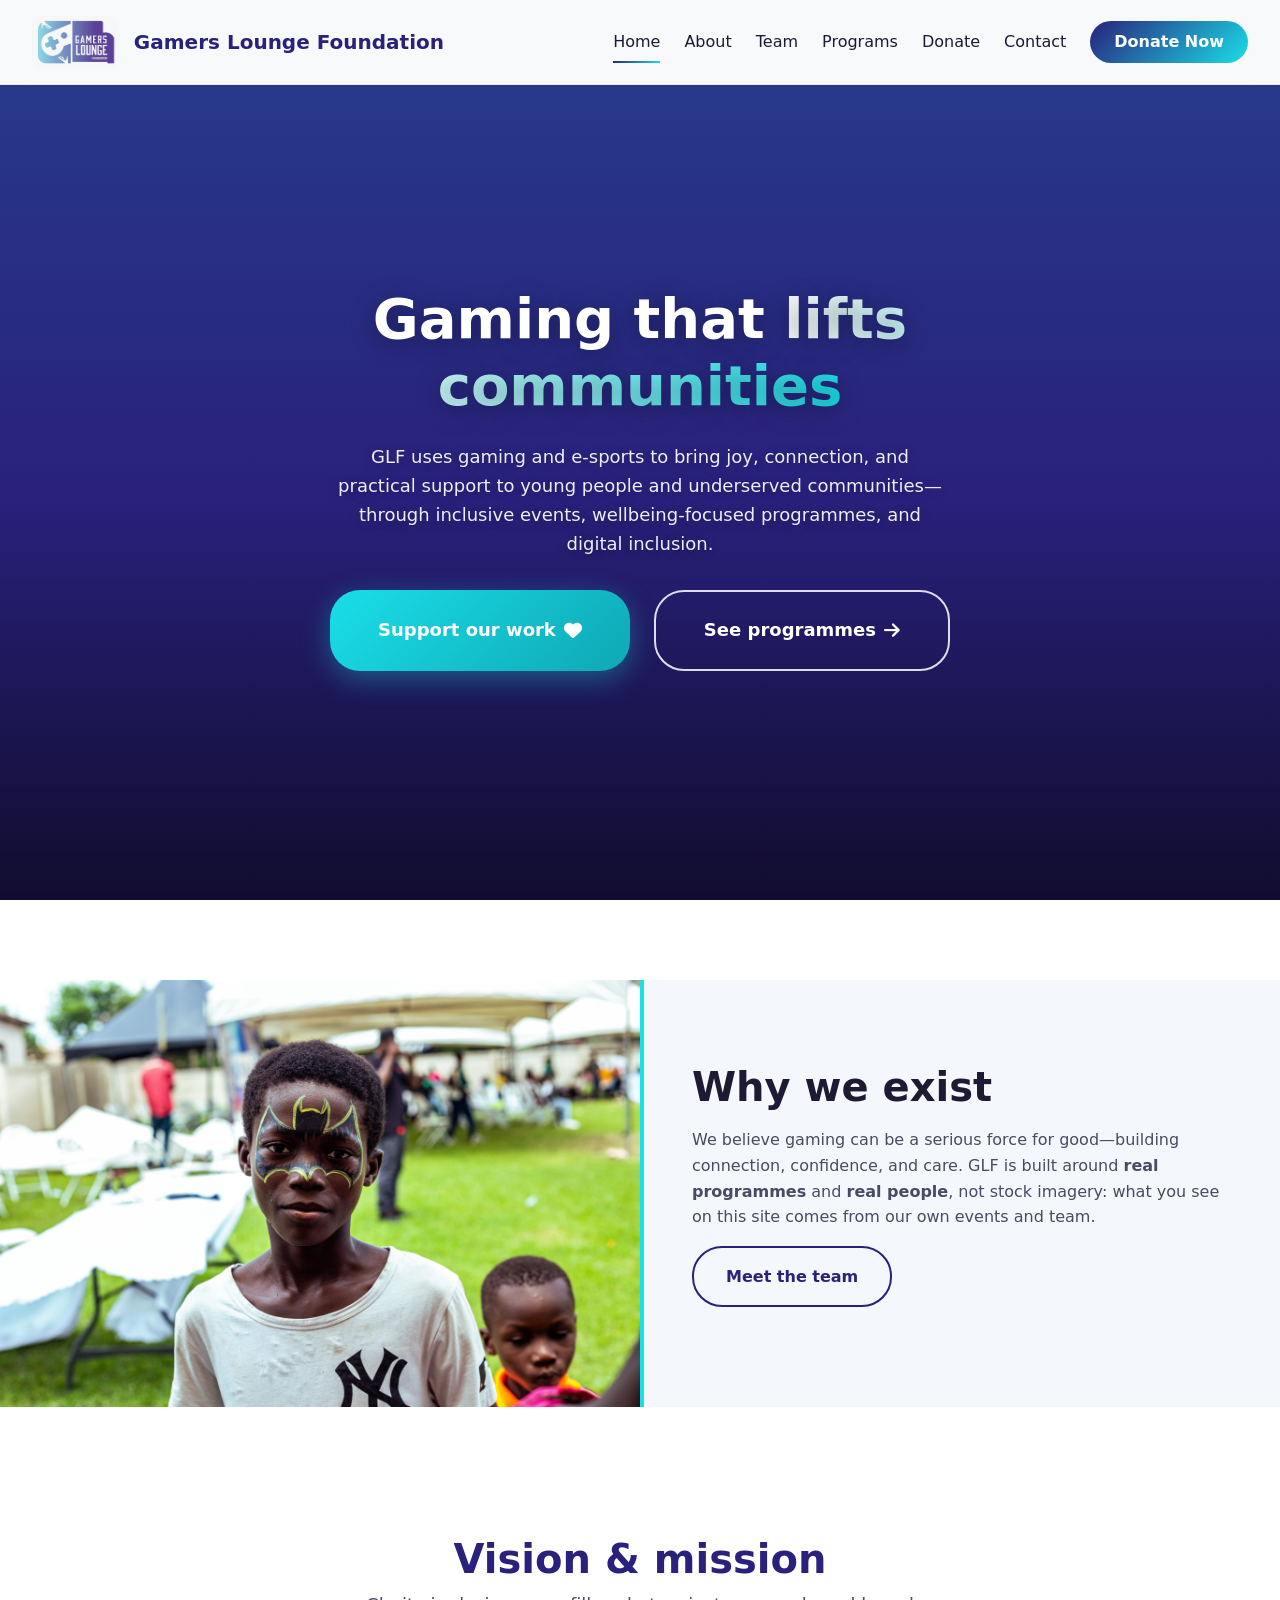
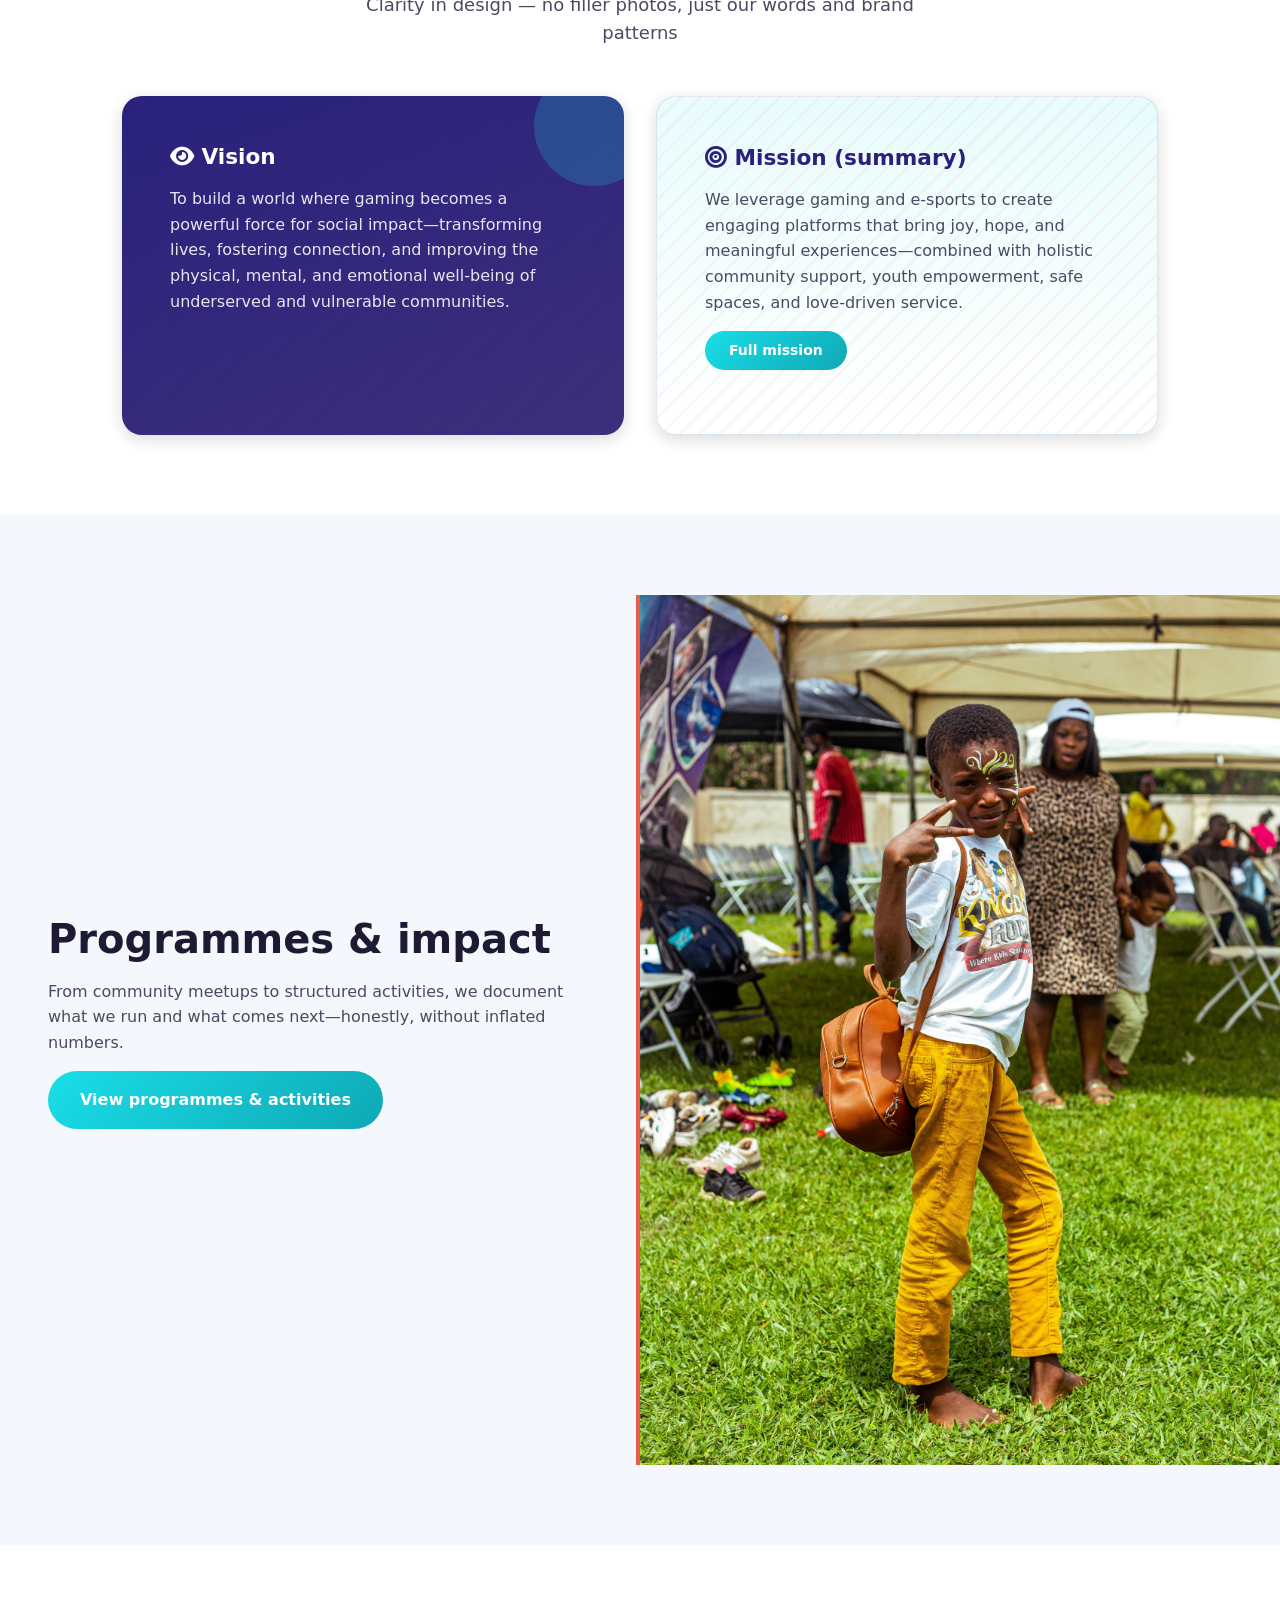
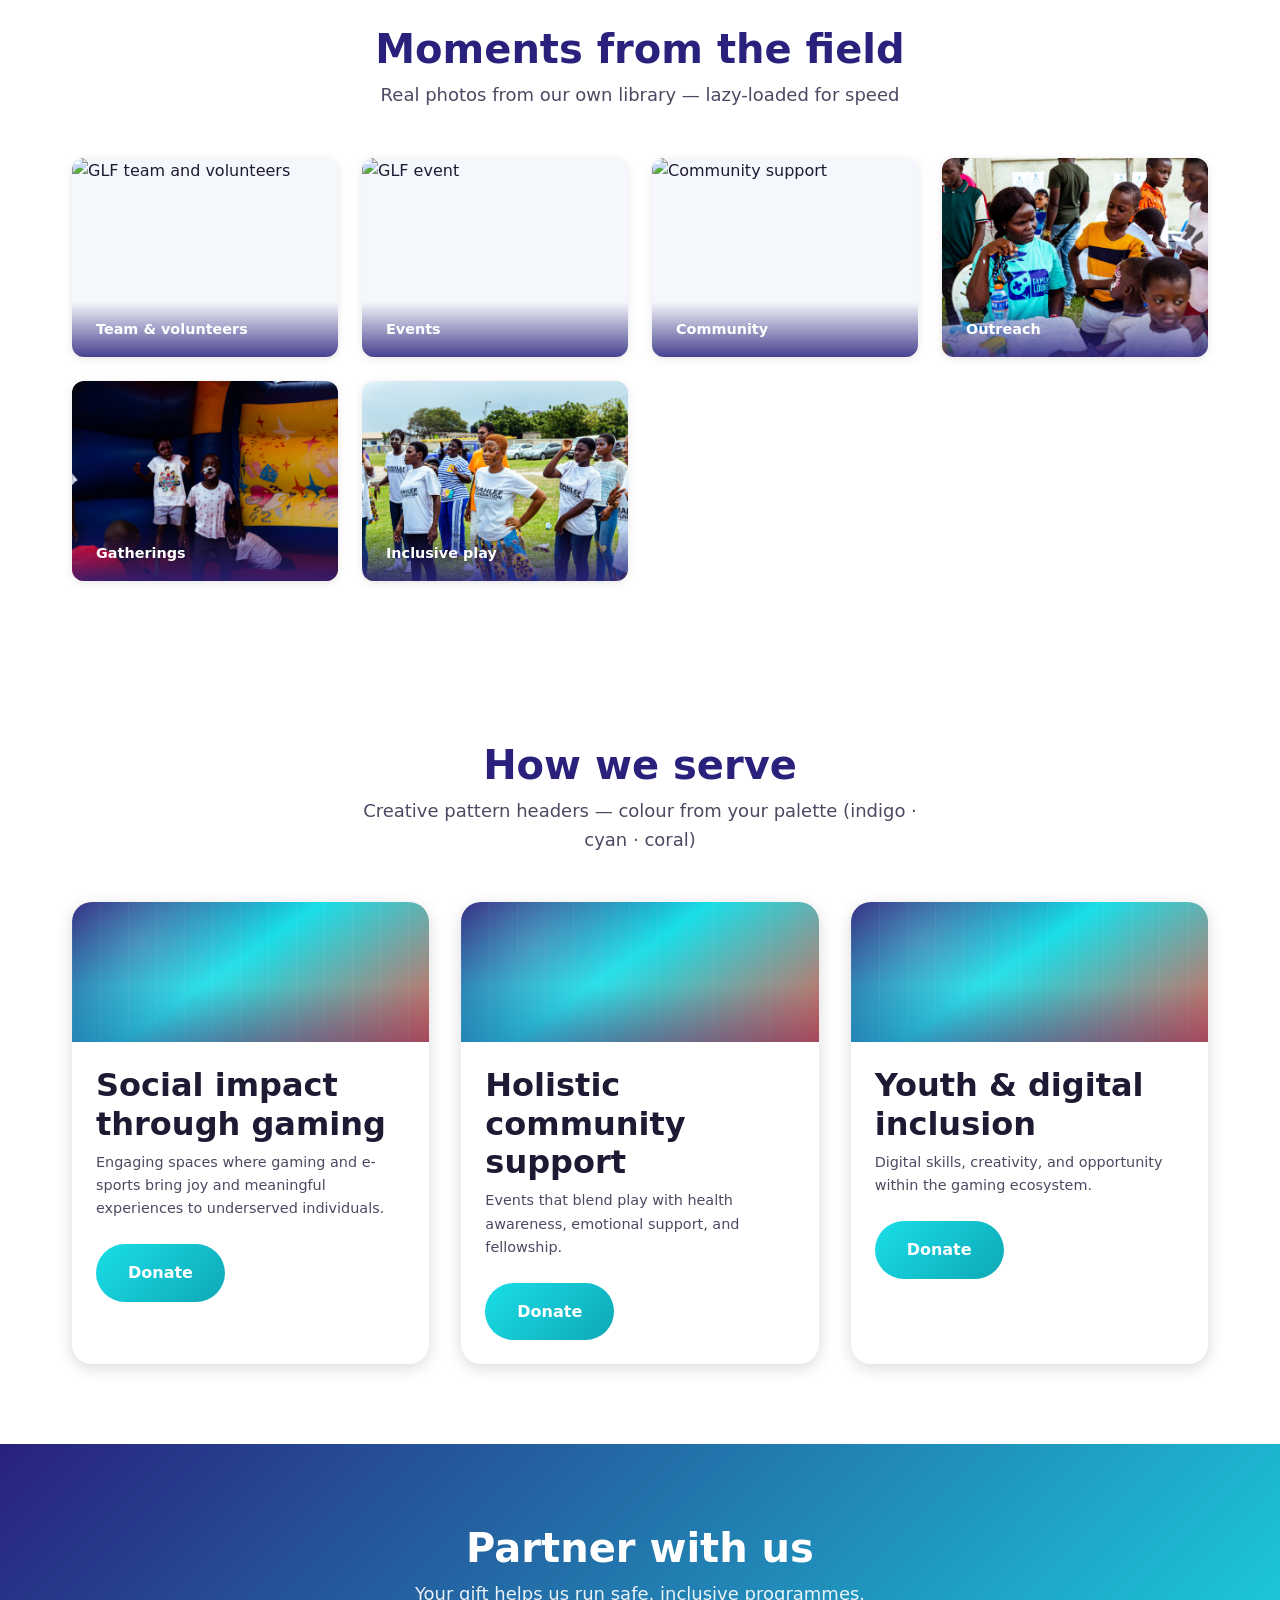
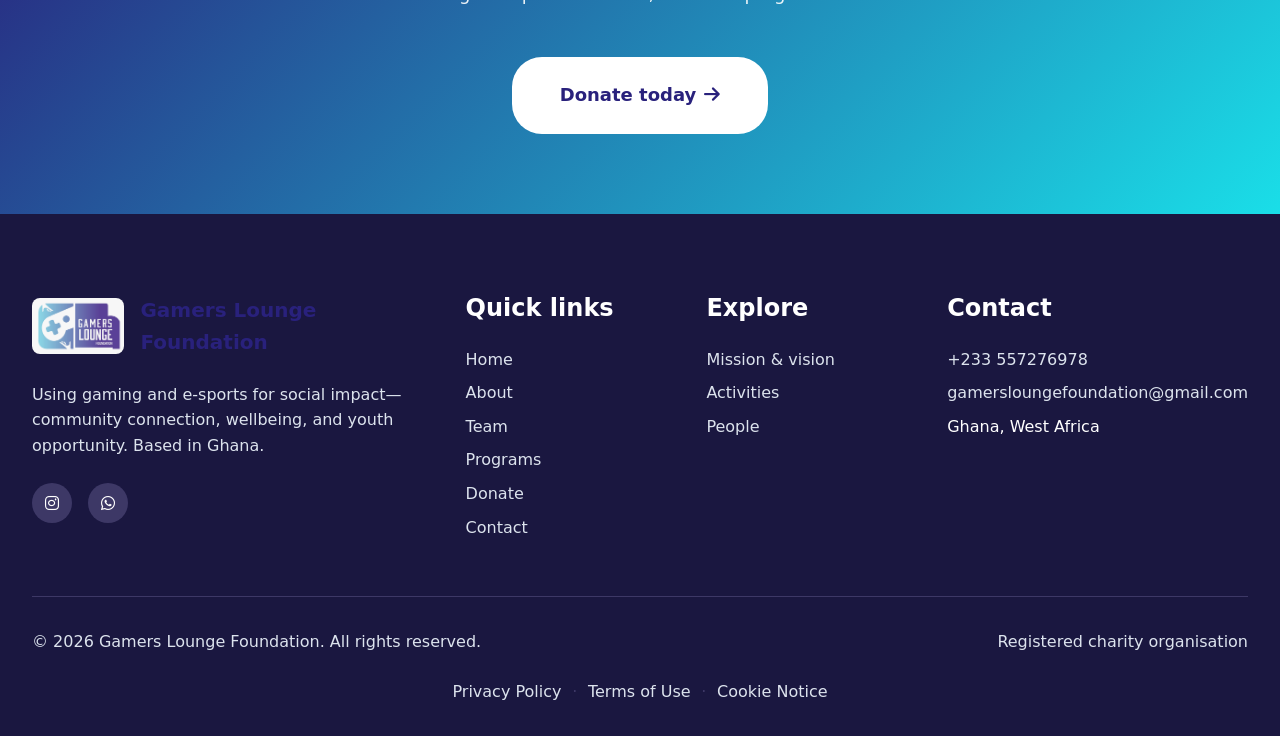
==== commit 9def587a: "Update index.html" ====
--- a/index.html
+++ b/index.html
@@ -66,10 +66,10 @@
                 muted
                 loop
                 playsinline
-                preload="metadata"
-                poster="Asset/The GLF Team/glffounder.jpg">
+                preload="auto"
+                aria-label="Gamers Lounge Foundation welcome video">
                 <source src="Asset/Home Page Video/Home Page video.mp4" type="video/mp4">
-                Your browser does not support the video tag.
+                Your browser does not support embedded video. The file is in Asset/Home Page Video/Home Page video.mp4
             </video>
             <div class="hero-video-scrim" aria-hidden="true"></div>
             <div class="hero-video-cta">
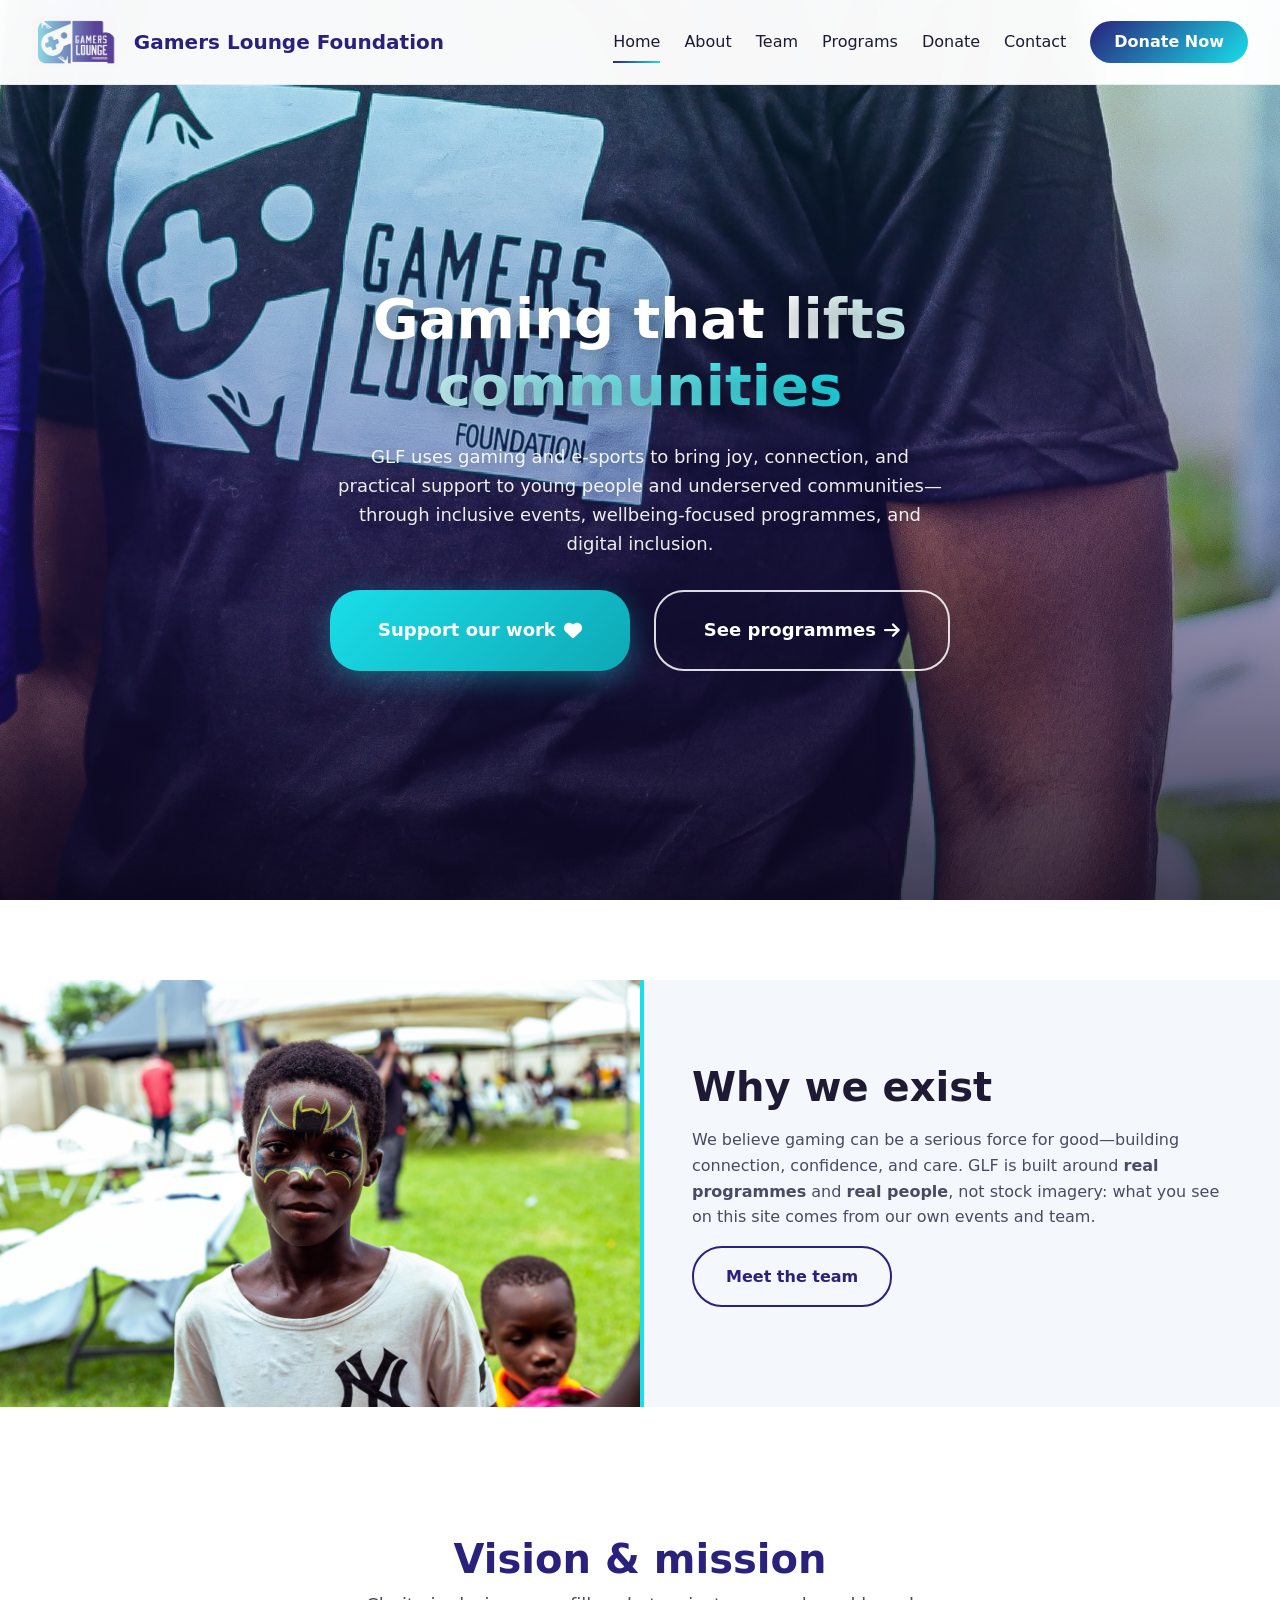
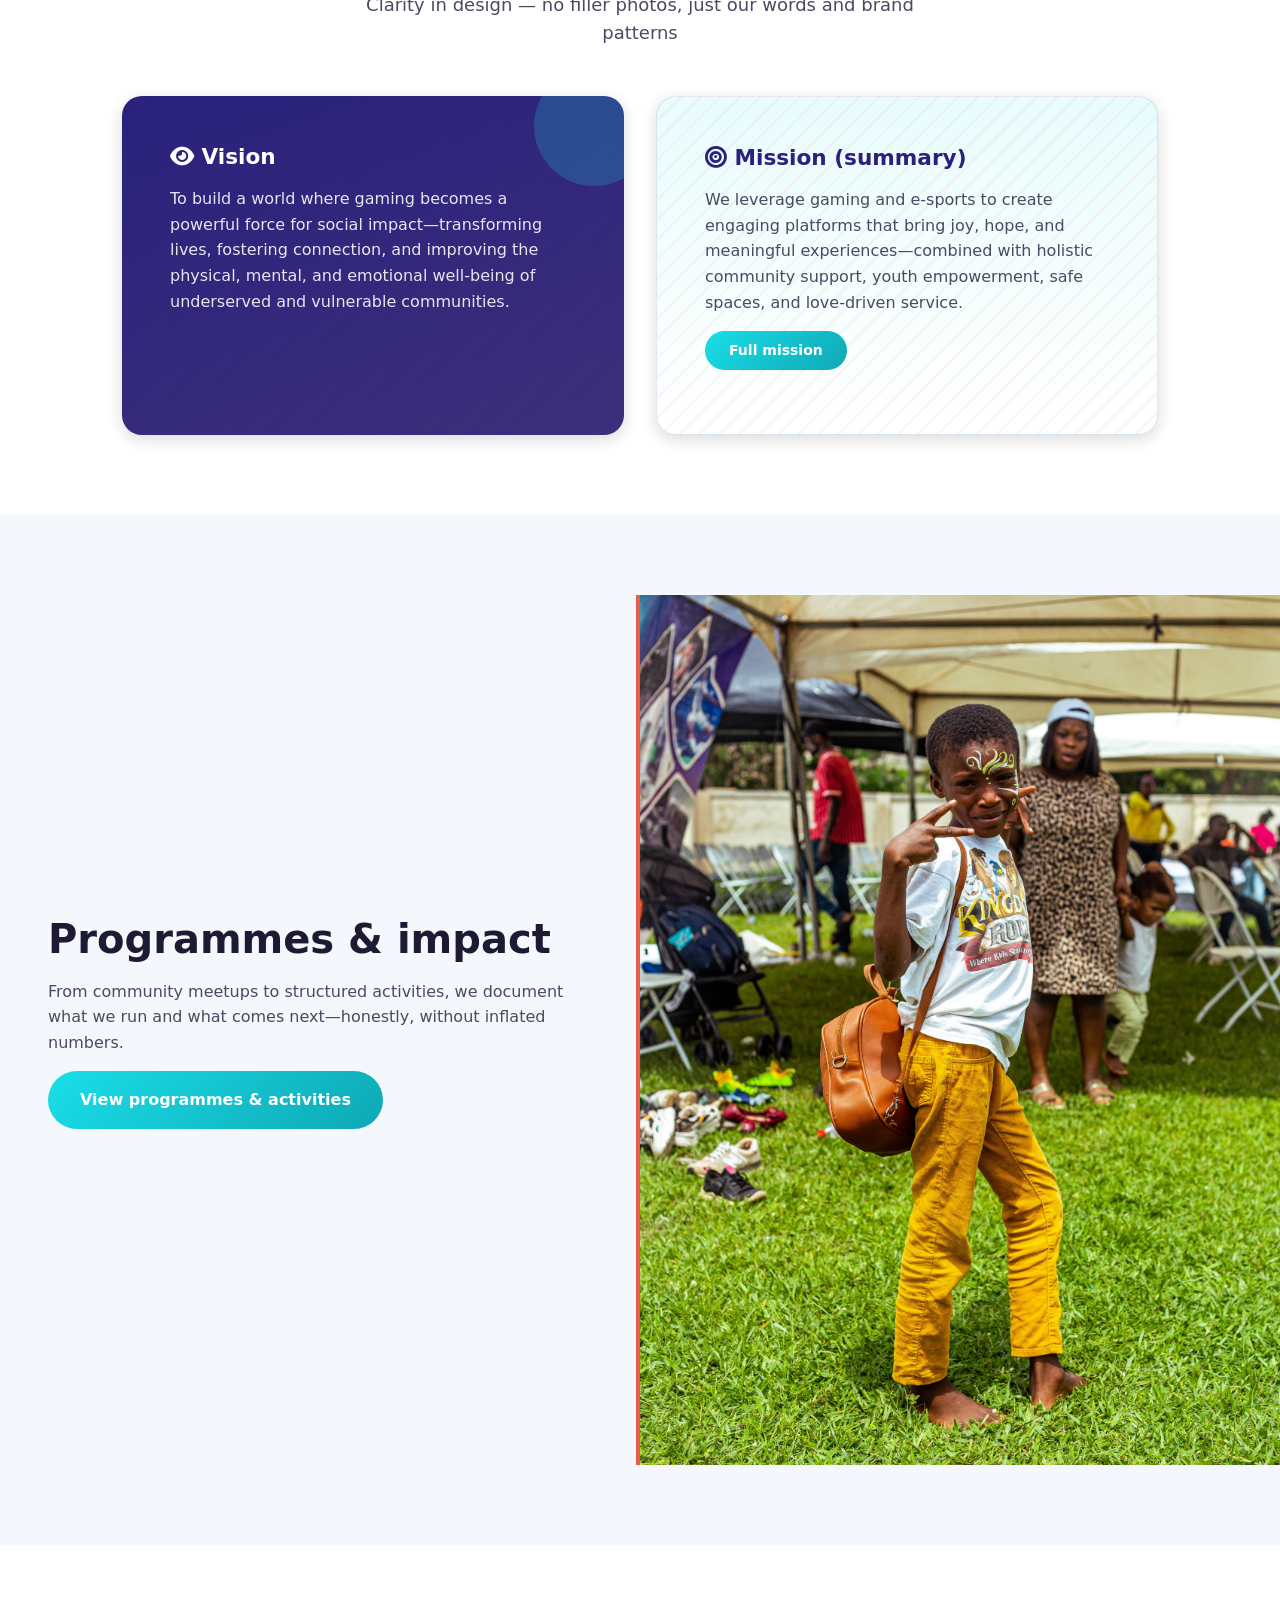
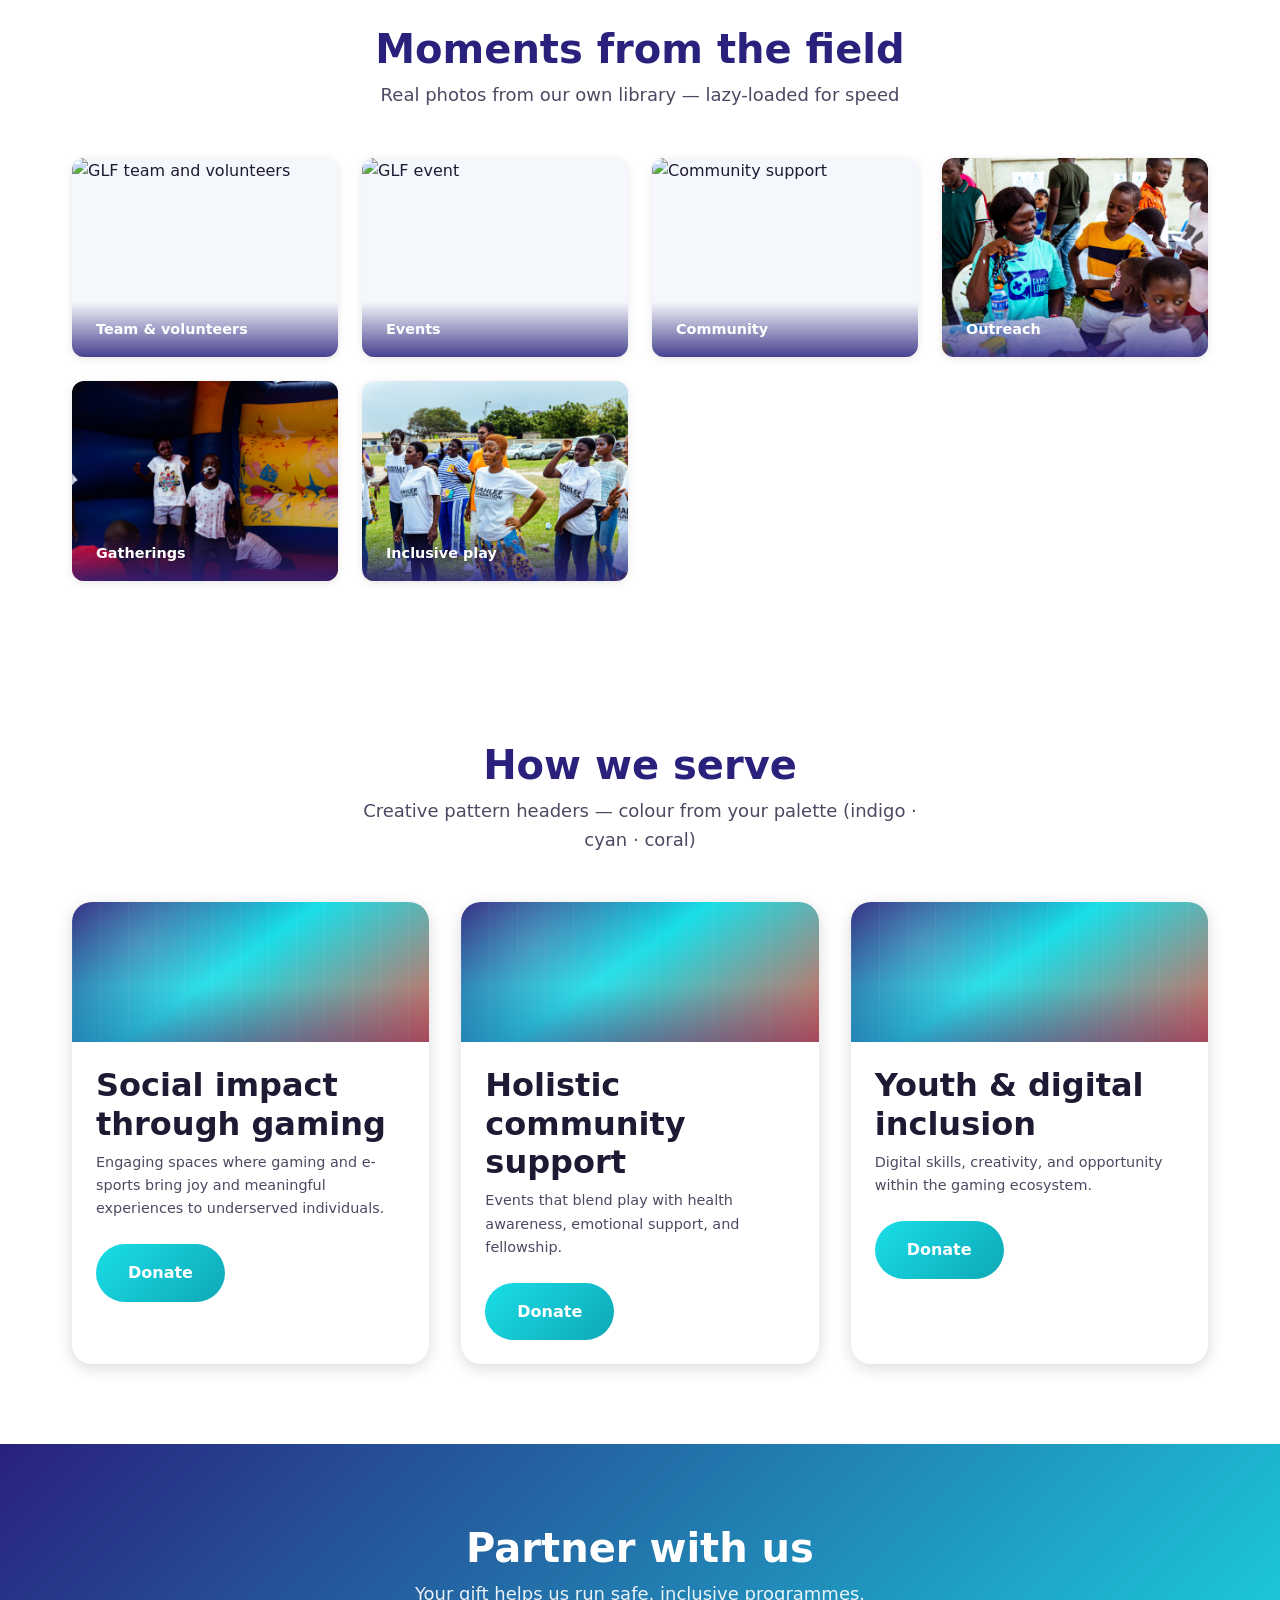
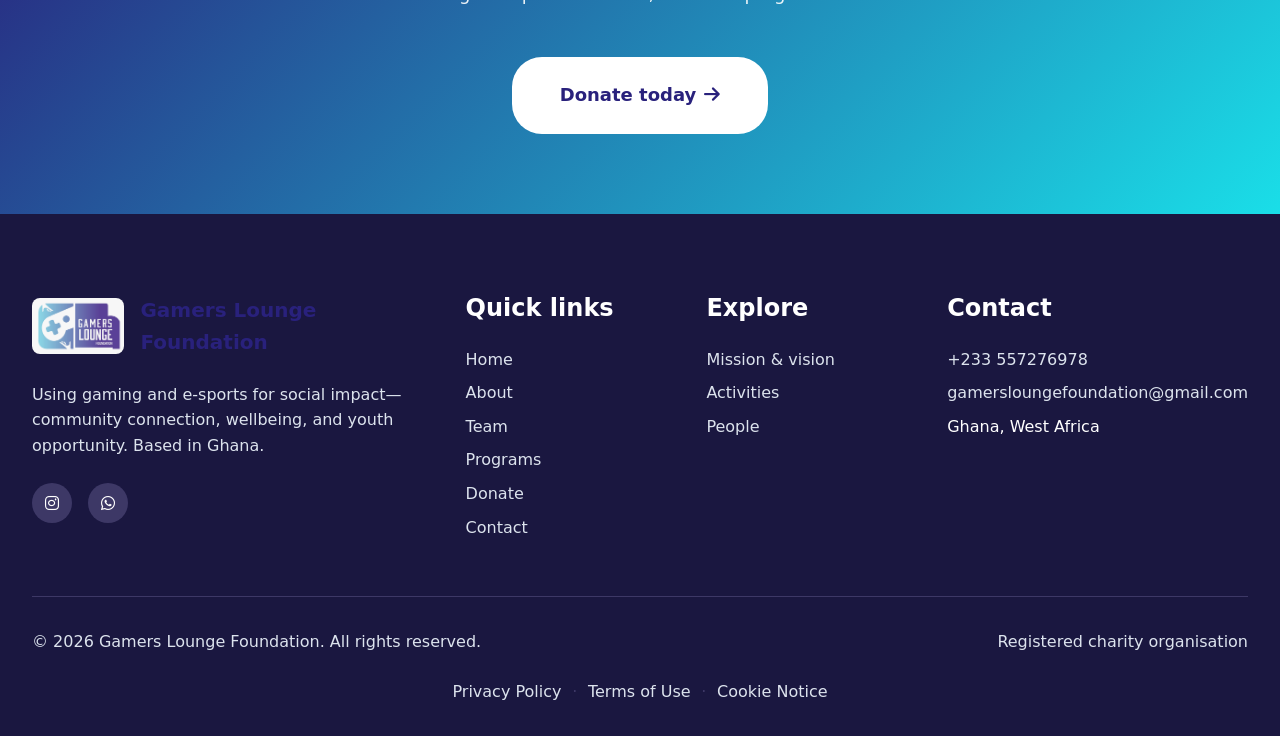
==== commit a64def69: "video" ====
--- a/index.html
+++ b/index.html
@@ -62,14 +62,15 @@
     <section class="hero-video-section" aria-label="Welcome video">
         <div class="hero-video-inner">
             <video class="hero-video-el"
+                src="Asset/hpv-hero.mp4"
                 autoplay
                 muted
                 loop
                 playsinline
                 preload="auto"
+                poster="Asset/The GLF Team/glffounder.jpg"
                 aria-label="Gamers Lounge Foundation welcome video">
-                <source src="Asset/Home Page Video/Home Page video.mp4" type="video/mp4">
-                Your browser does not support embedded video. The file is in Asset/Home Page Video/Home Page video.mp4
+                Your browser does not support HTML5 video.
             </video>
             <div class="hero-video-scrim" aria-hidden="true"></div>
             <div class="hero-video-cta">
@@ -273,10 +274,18 @@
         (function () {
             var v = document.querySelector('.hero-video-el');
             if (v) {
+                v.defaultMuted = true;
                 v.muted = true;
+                v.setAttribute('muted', '');
+                v.addEventListener('error', function () {
+                    console.warn('Hero video failed to load. Serve the site over http(s) (e.g. Live Server) and check Asset/hpv-hero.mp4 exists.');
+                });
                 var p = v.play();
                 if (p && typeof p.catch === 'function') {
-                    p.catch(function () {});
+                    p.catch(function () {
+                        v.muted = true;
+                        v.play().catch(function () {});
+                    });
                 }
             }
         })();
--- a/css/styles.css
+++ b/css/styles.css
@@ -2298,27 +2298,32 @@
 .hero-video-el {
     position: absolute;
     inset: 0;
+    z-index: 0;
     width: 100%;
     height: 100%;
+    min-width: 100%;
+    min-height: 100%;
     object-fit: cover;
     object-position: center;
+    background: var(--brand-deep);
 }
 
 .hero-video-scrim {
     position: absolute;
     inset: 0;
+    z-index: 1;
     background: linear-gradient(
         to top,
-        rgba(15, 10, 40, 0.92) 0%,
-        rgba(41, 33, 124, 0.45) 45%,
-        rgba(26, 222, 232, 0.15) 100%
+        rgba(15, 10, 40, 0.78) 0%,
+        rgba(41, 33, 124, 0.38) 45%,
+        rgba(26, 222, 232, 0.12) 100%
     );
     pointer-events: none;
 }
 
 .hero-video-cta {
     position: relative;
-    z-index: 2;
+    z-index: 3;
     max-width: 720px;
     margin: 0 auto;
     padding: calc(88px + var(--spacing-xl)) var(--spacing-lg) var(--spacing-xxl);
@@ -2744,3 +2749,283 @@
     border-radius: var(--radius-md);
 }
 
+/* =============================================
+   CONTACT — visual cards & SVG badges
+   ============================================= */
+.contact-info--visual {
+    max-width: 560px;
+    margin: 0 auto;
+    padding: var(--spacing-xl);
+    background: var(--white);
+    border-radius: var(--radius-lg);
+    box-shadow: var(--shadow-lg);
+    border: 1px solid rgba(41, 33, 124, 0.08);
+}
+
+.contact-info__title {
+    font-size: 1.75rem;
+    color: var(--brand-deep);
+    margin-bottom: var(--spacing-xs);
+}
+
+.contact-info__lead {
+    color: var(--text-secondary);
+    margin-bottom: var(--spacing-lg);
+    font-size: 0.98rem;
+}
+
+.contact-row-visual {
+    display: flex;
+    align-items: center;
+    gap: var(--spacing-md);
+    padding: var(--spacing-md) var(--spacing-sm);
+    margin-bottom: var(--spacing-xs);
+    border-radius: var(--radius-md);
+    text-decoration: none;
+    color: inherit;
+    transition: background var(--transition-fast);
+}
+
+a.contact-row-visual:hover {
+    background: rgba(41, 33, 124, 0.06);
+}
+
+.contact-row-visual--static {
+    cursor: default;
+}
+
+.contact-svg-badge {
+    width: 56px;
+    height: 56px;
+    border-radius: 18px;
+    display: flex;
+    align-items: center;
+    justify-content: center;
+    flex-shrink: 0;
+    color: var(--white);
+    box-shadow: var(--shadow-sm);
+}
+
+.contact-svg-badge--indigo {
+    background: linear-gradient(145deg, #29217c 0%, #4a3d9e 100%);
+}
+
+.contact-svg-badge--cyan {
+    background: linear-gradient(145deg, #1adee8 0%, #0d9faf 100%);
+}
+
+.contact-svg-badge--coral {
+    background: linear-gradient(145deg, #e85d4c 0%, #c44536 100%);
+}
+
+.contact-svg-badge--mint {
+    background: linear-gradient(145deg, #25d366 0%, #128c7e 100%);
+}
+
+.contact-row-visual__text {
+    display: flex;
+    flex-direction: column;
+    gap: 0.15rem;
+    min-width: 0;
+}
+
+.contact-row-visual__label {
+    font-size: 0.75rem;
+    font-weight: 700;
+    text-transform: uppercase;
+    letter-spacing: 0.06em;
+    color: var(--brand-slate);
+}
+
+.contact-row-visual__value {
+    font-size: 1rem;
+    font-weight: 600;
+    color: var(--text-primary);
+    word-break: break-word;
+}
+
+a.contact-row-visual .contact-row-visual__value {
+    color: var(--brand-deep);
+}
+
+.contact-social-row {
+    margin-top: var(--spacing-lg);
+    padding-top: var(--spacing-lg);
+    border-top: 1px solid var(--light-gray);
+    display: flex;
+    align-items: center;
+    justify-content: space-between;
+    flex-wrap: wrap;
+    gap: var(--spacing-sm);
+}
+
+.contact-social-row__label {
+    font-weight: 600;
+    color: var(--brand-deep);
+}
+
+.contact-social-pills {
+    display: flex;
+    gap: var(--spacing-sm);
+}
+
+.contact-social-pill {
+    width: 48px;
+    height: 48px;
+    border-radius: var(--radius-full);
+    display: flex;
+    align-items: center;
+    justify-content: center;
+    color: var(--white);
+    transition: transform var(--transition-fast), box-shadow var(--transition-fast);
+}
+
+.contact-social-pill:hover {
+    transform: translateY(-3px);
+    box-shadow: var(--shadow-md);
+}
+
+.contact-social-pill--ig {
+    background: linear-gradient(45deg, #f09433 0%, #e6683c 25%, #dc2743 50%, #cc2366 75%, #bc1888 100%);
+}
+
+.contact-social-pill--wa {
+    background: linear-gradient(145deg, #25d366, #128c7e);
+}
+
+.contact-hours-card {
+    text-align: center;
+}
+
+.contact-hours-card__icon {
+    display: flex;
+    justify-content: center;
+    margin-bottom: var(--spacing-sm);
+}
+
+.whatsapp-float--styled {
+    background: linear-gradient(145deg, #25d366 0%, #128c7e 100%);
+    display: flex;
+    align-items: center;
+    justify-content: center;
+    color: var(--white);
+}
+
+.whatsapp-float--styled i {
+    display: none;
+}
+
+/* =============================================
+   PROGRAMS — milestone cards & stat icons
+   ============================================= */
+.programs-milestones {
+    display: flex;
+    flex-direction: column;
+    gap: var(--spacing-lg);
+    max-width: 900px;
+    margin: 0 auto;
+    padding: 0 var(--spacing-lg);
+}
+
+.programs-milestone-card {
+    display: grid;
+    grid-template-columns: minmax(200px, 280px) 1fr;
+    gap: var(--spacing-lg);
+    align-items: stretch;
+    background: var(--white);
+    border-radius: var(--radius-lg);
+    overflow: hidden;
+    box-shadow: var(--shadow-md);
+    border: 1px solid rgba(41, 33, 124, 0.08);
+}
+
+.programs-milestone-card__media {
+    position: relative;
+    min-height: 200px;
+}
+
+.programs-milestone-card__media img {
+    width: 100%;
+    height: 100%;
+    object-fit: cover;
+}
+
+.programs-milestone-card__badge {
+    position: absolute;
+    top: var(--spacing-sm);
+    left: var(--spacing-sm);
+    background: rgba(41, 33, 124, 0.88);
+    color: var(--white);
+    font-size: 0.8rem;
+    font-weight: 700;
+    padding: 0.35rem 0.75rem;
+    border-radius: var(--radius-xl);
+}
+
+.programs-milestone-card__body {
+    padding: var(--spacing-lg);
+    display: flex;
+    flex-direction: column;
+    justify-content: center;
+}
+
+.programs-milestone-card__body h3 {
+    margin-bottom: var(--spacing-sm);
+    color: var(--brand-deep);
+    font-size: 1.25rem;
+}
+
+.programs-milestone-card__body p {
+    margin-bottom: 0;
+    color: var(--text-secondary);
+}
+
+.programs-achievements--icons {
+    grid-template-columns: repeat(auto-fit, minmax(220px, 1fr));
+    max-width: 1100px;
+    gap: var(--spacing-lg);
+}
+
+.programs-stat {
+    text-align: center;
+    padding: var(--spacing-lg) var(--spacing-md);
+    background: linear-gradient(180deg, var(--brand-accent-soft) 0%, var(--white) 100%);
+    border-radius: var(--radius-lg);
+    border: 1px solid rgba(41, 33, 124, 0.08);
+    box-shadow: var(--shadow-sm);
+}
+
+.programs-stat__icon {
+    display: flex;
+    justify-content: center;
+    margin-bottom: var(--spacing-sm);
+}
+
+.programs-stat__num {
+    font-size: 2.5rem;
+    font-weight: 800;
+    background: var(--gradient-primary);
+    -webkit-background-clip: text;
+    -webkit-text-fill-color: transparent;
+    background-clip: text;
+    line-height: 1.1;
+    margin-bottom: var(--spacing-xs);
+}
+
+.programs-stat__label {
+    font-size: 0.95rem;
+    font-weight: 600;
+    color: var(--text-primary);
+    margin: 0;
+}
+
+@media (max-width: 768px) {
+    .programs-milestone-card {
+        grid-template-columns: 1fr;
+    }
+
+    .programs-milestone-card__media {
+        min-height: 220px;
+    }
+}
+
